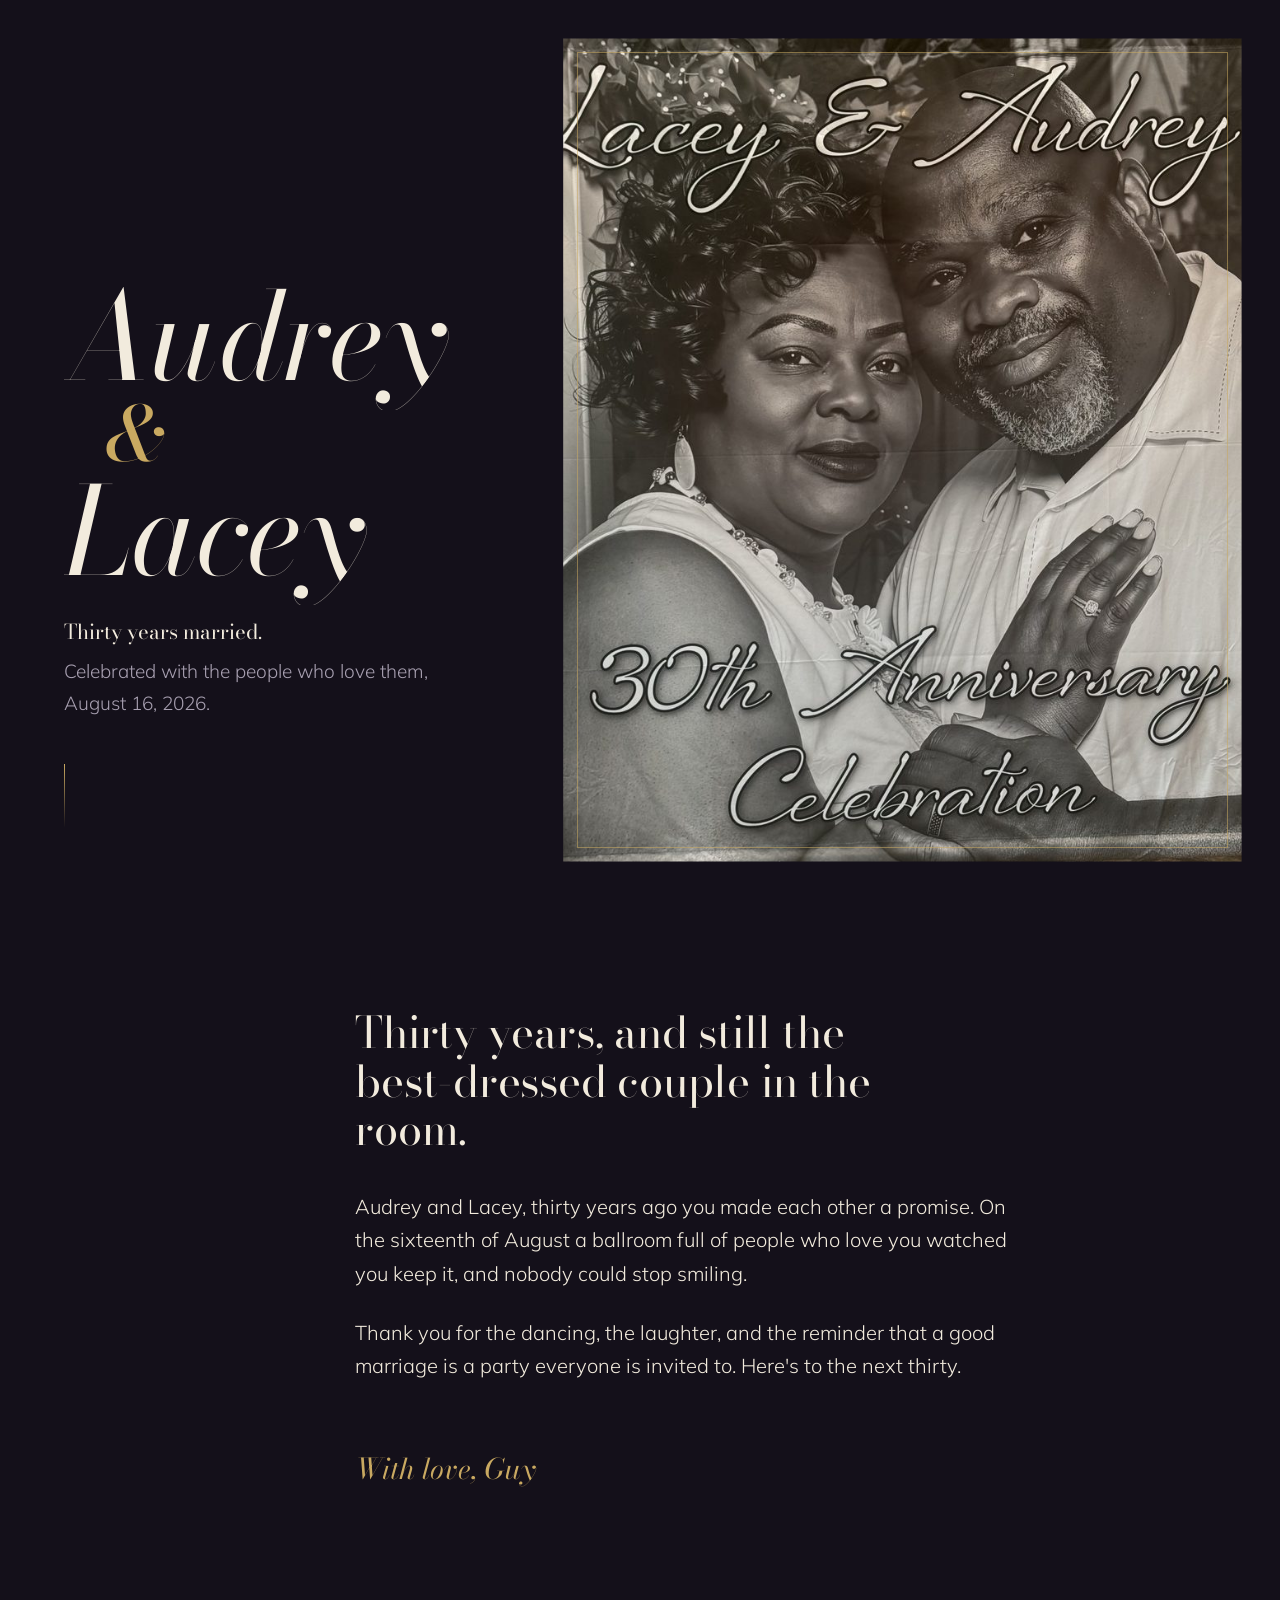
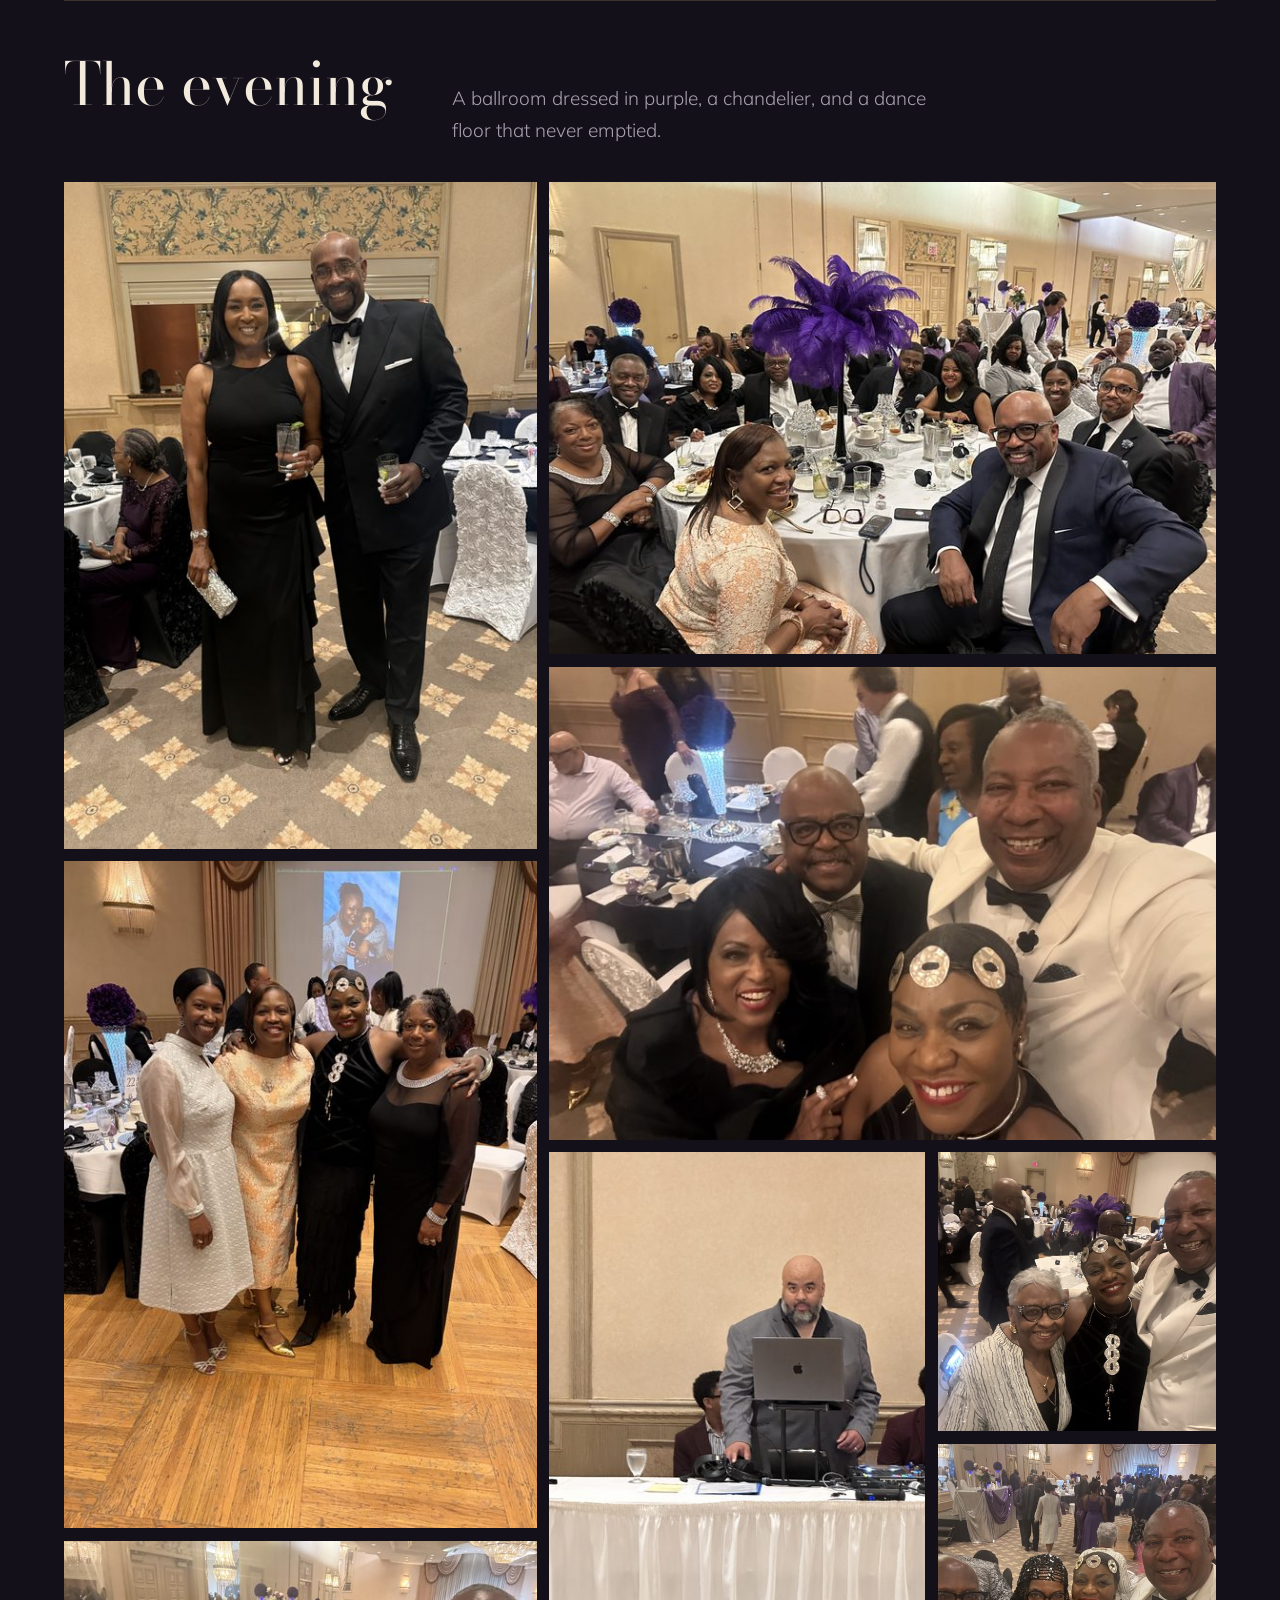
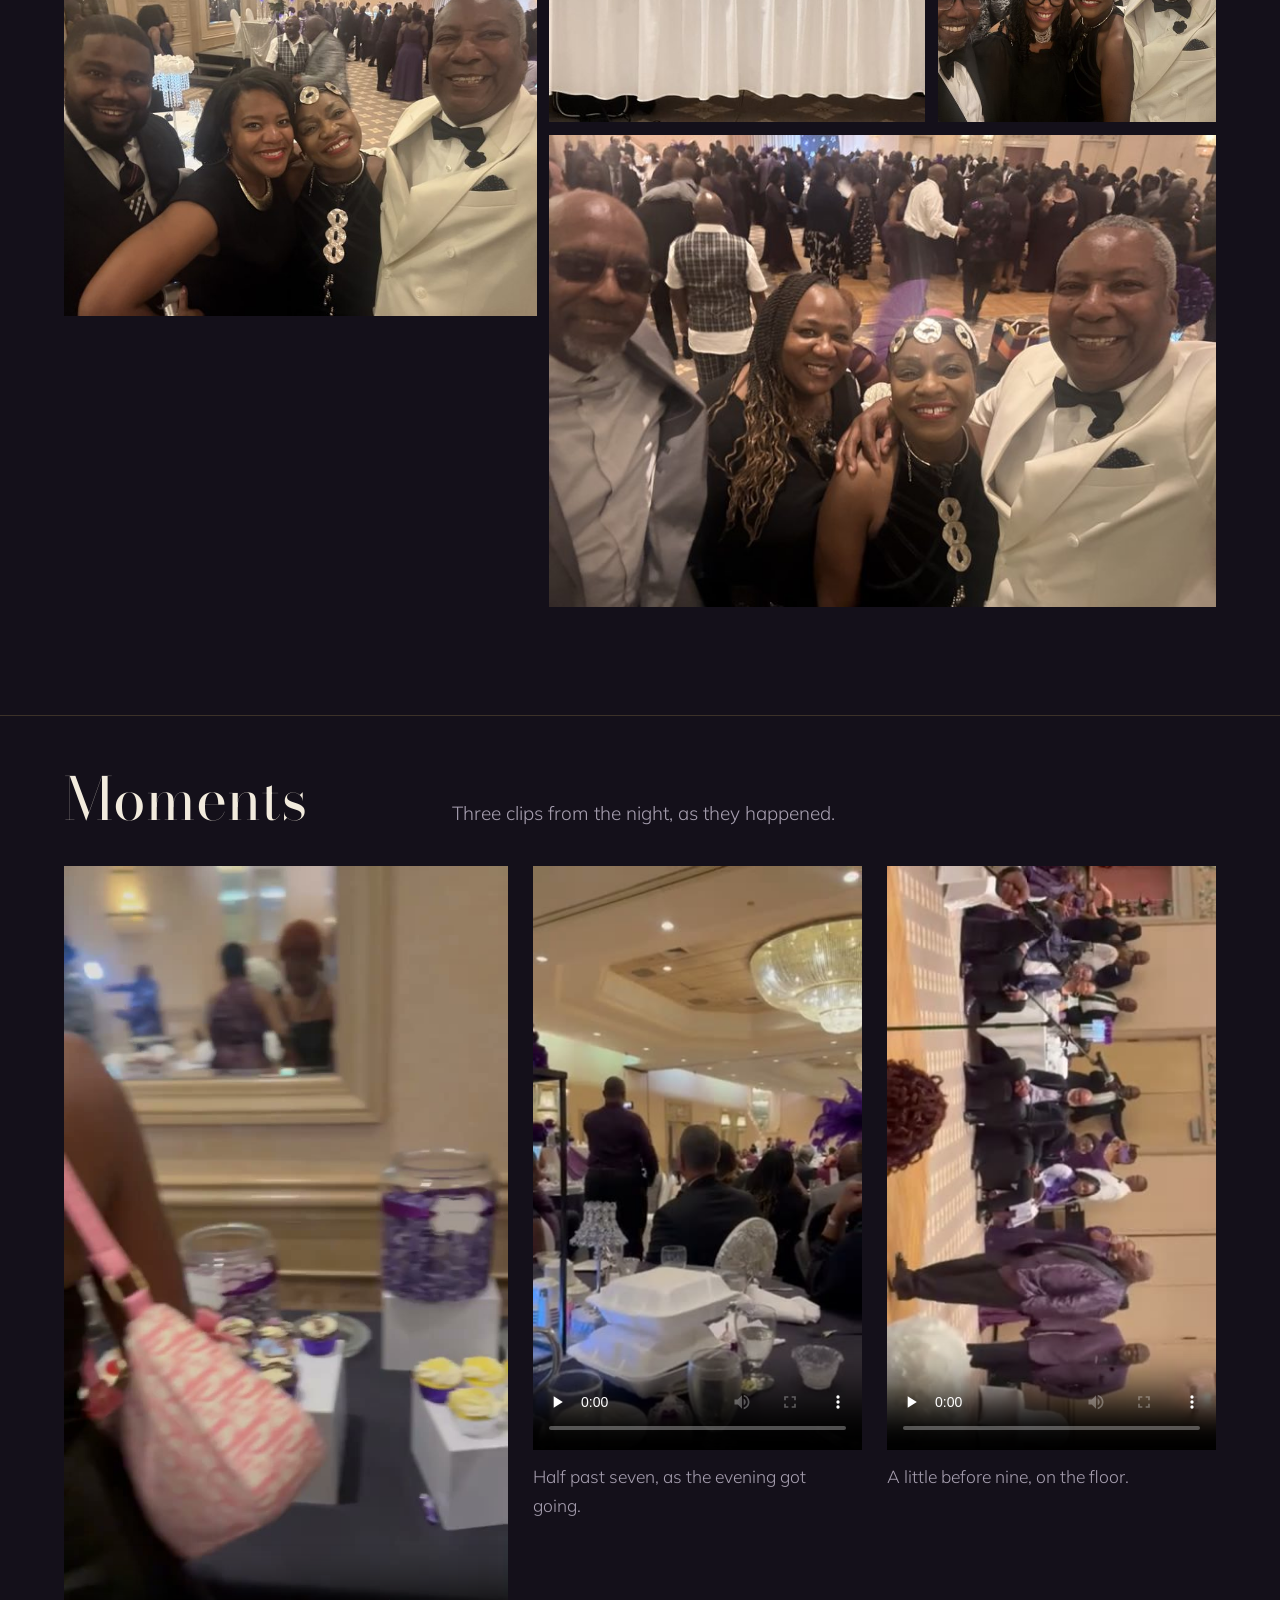
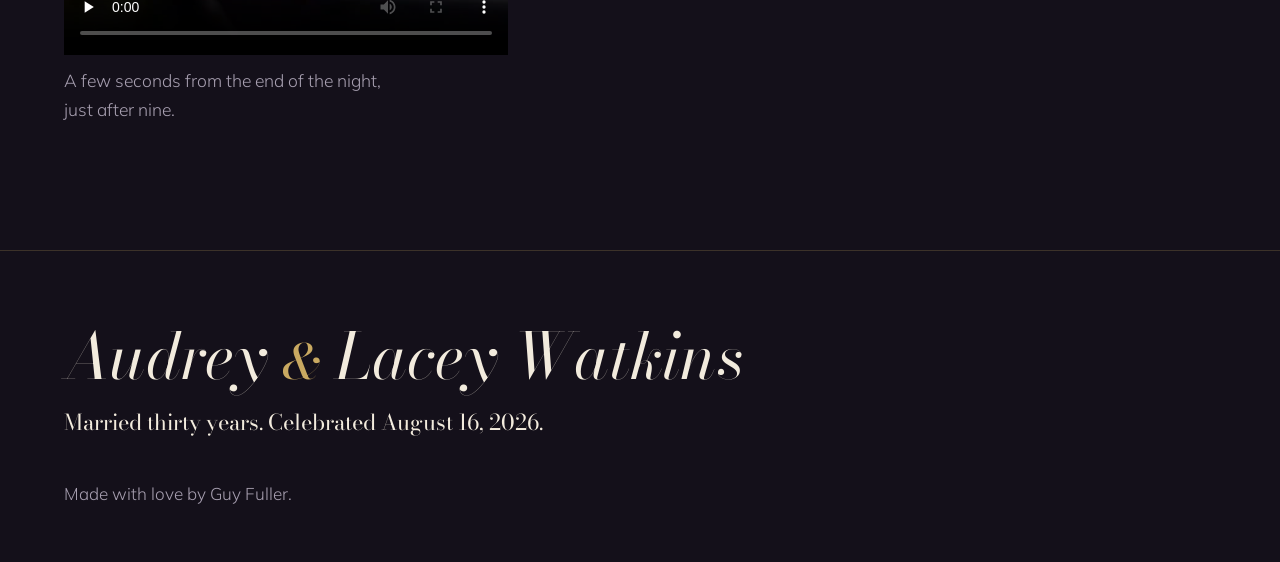
==== index.html @ 3d51ab13 "Audrey & Lacey at 30: anniversary keepsake site Static one-page site: banner portrait front door, no" ====
<!doctype html>
<html lang="en">
<head>
  <meta charset="utf-8">
  <meta name="viewport" content="width=device-width, initial-scale=1">
  <title>Audrey &amp; Lacey at 30</title>
  <meta name="description" content="Audrey and Lacey Watkins, married thirty years. Photos and moments from the celebration on August 16, 2026.">
  <meta property="og:title" content="Audrey &amp; Lacey at 30">
  <meta property="og:description" content="Thirty years married. Photos and moments from the celebration on August 16, 2026.">
  <meta property="og:image" content="https://audreyandlaceyat30.com/photos/og.jpg">
  <meta property="og:type" content="website">
  <meta name="theme-color" content="#14101A">
  <link rel="icon" href="data:image/svg+xml,%3Csvg xmlns='http://www.w3.org/2000/svg' viewBox='0 0 64 64'%3E%3Crect width='64' height='64' rx='12' fill='%2314101A'/%3E%3Ctext x='32' y='46' text-anchor='middle' font-family='Georgia,serif' font-style='italic' font-size='44' fill='%23C9A961'%3E%26amp;%3C/text%3E%3C/svg%3E">
  <link rel="preconnect" href="https://fonts.googleapis.com">
  <link rel="preconnect" href="https://fonts.gstatic.com" crossorigin>
  <link href="https://fonts.googleapis.com/css2?family=Bodoni+Moda:ital,opsz,wght@0,6..96,400;0,6..96,500;1,6..96,400;1,6..96,500&family=Mulish:ital,wght@0,300;0,400;0,500;1,300;1,400&display=swap" rel="stylesheet">
  <link rel="preload" as="image" href="photos/hero-small.jpg">
  <link rel="stylesheet" href="styles.css">
</head>
<body>

  <section class="door" aria-label="Audrey and Lacey, thirty years">
    <figure class="door-portrait">
      <img src="photos/hero.jpg" srcset="photos/hero-small.jpg 939w, photos/hero.jpg 1878w" sizes="(max-width: 860px) 100vw, 56vw" alt="Audrey and Lacey, cheek to cheek, on the banner printed for their thirtieth anniversary celebration" fetchpriority="high">
    </figure>
    <div class="door-words">
      <h1 class="names">
        <span class="name"><span>Audrey</span></span>
        <span class="amp"><span>&amp;</span></span>
        <span class="name"><span>Lacey</span></span>
      </h1>
      <p class="door-line"><span>Thirty years married.</span></p>
      <p class="door-date"><span>Celebrated with the people who love them, August 16, 2026.</span></p>
      <a class="door-cue" href="#note" aria-label="Scroll down"><span class="cue-line"></span></a>
    </div>
  </section>

  <section class="note" id="note">
    <div class="note-inner">
      <h2>Thirty years, and still the best-dressed couple in the room.</h2>
      <p>Audrey and Lacey, thirty years ago you made each other a promise. On the sixteenth of August a ballroom full of people who love you watched you keep it, and nobody could stop smiling.</p>
      <p>Thank you for the dancing, the laughter, and the reminder that a good marriage is a party everyone is invited to. Here's to the next thirty.</p>
      <p class="signoff">With love, Guy</p>
    </div>
  </section>

  <section class="evening" aria-labelledby="evening-title">
    <header class="section-head">
      <h2 id="evening-title">The evening</h2>
      <p>A ballroom dressed in purple, a chandelier, and a dance floor that never emptied.</p>
    </header>
    <div class="gallery">
      <button class="tile tall" type="button" data-full="photos/g01.jpg" data-alt="Audrey and Lacey in black evening wear, raising a toast on the ballroom floor">
        <img src="photos/g01-s.jpg" alt="Audrey and Lacey in black evening wear, raising a toast on the ballroom floor" loading="lazy">
      </button>
      <button class="tile wide" type="button" data-full="photos/g04.jpg" data-alt="A table of guests beneath a tall purple ostrich-feather centerpiece">
        <img src="photos/g04-s.jpg" alt="A table of guests beneath a tall purple ostrich-feather centerpiece" loading="lazy">
      </button>
      <button class="tile wide" type="button" data-full="photos/g05.jpg" data-alt="Four friends leaning in for a photo, the ballroom behind them">
        <img src="photos/g05-s.jpg" alt="Four friends leaning in for a photo, the ballroom behind them" loading="lazy">
      </button>
      <button class="tile tall" type="button" data-full="photos/g02.jpg" data-alt="Four women in evening dresses in front of the anniversary banner">
        <img src="photos/g02-s.jpg" alt="Four women in evening dresses in front of the anniversary banner" loading="lazy">
      </button>
      <button class="tile portrait" type="button" data-full="photos/g03.jpg" data-alt="The DJ at his laptop, ready to start the music">
        <img src="photos/g03-s.jpg" alt="The DJ at his laptop, ready to start the music" loading="lazy">
      </button>
      <button class="tile square" type="button" data-full="photos/g06.jpg" data-alt="Three guests smiling together near the dance floor">
        <img src="photos/g06-s.jpg" alt="Three guests smiling together near the dance floor" loading="lazy">
      </button>
      <button class="tile square" type="button" data-full="photos/g07.jpg" data-alt="Four guests together, the party in full swing behind them">
        <img src="photos/g07-s.jpg" alt="Four guests together, the party in full swing behind them" loading="lazy">
      </button>
      <button class="tile mid" type="button" data-full="photos/g08.jpg" data-alt="Four friends in front of the crowded dance floor">
        <img src="photos/g08-s.jpg" alt="Four friends in front of the crowded dance floor" loading="lazy">
      </button>
      <button class="tile wide" type="button" data-full="photos/g09.jpg" data-alt="Four guests laughing, the dance floor packed behind them">
        <img src="photos/g09-s.jpg" alt="Four guests laughing, the dance floor packed behind them" loading="lazy">
      </button>
    </div>
  </section>

  <section class="moments" aria-labelledby="moments-title">
    <header class="section-head">
      <h2 id="moments-title">Moments</h2>
      <p>Three clips from the night, as they happened.</p>
    </header>
    <div class="clips">
      <figure class="clip lead">
        <video controls playsinline preload="none" poster="media/IMG_4096-poster.jpg">
          <source src="media/IMG_4096.mp4" type="video/mp4">
        </video>
        <figcaption>A few seconds from the end of the night, just after nine.</figcaption>
      </figure>
      <figure class="clip">
        <video controls playsinline preload="none" poster="media/IMG_4087-poster.jpg">
          <source src="media/IMG_4087.mp4" type="video/mp4">
        </video>
        <figcaption>Half past seven, as the evening got going.</figcaption>
      </figure>
      <figure class="clip">
        <video controls playsinline preload="none" poster="media/IMG_0732-poster.jpg">
          <source src="media/IMG_0732.mp4" type="video/mp4">
        </video>
        <figcaption>A little before nine, on the floor.</figcaption>
      </figure>
    </div>
  </section>

  <footer class="close">
    <p class="close-names">Audrey <span class="amp-small">&amp;</span> Lacey Watkins</p>
    <p class="close-line">Married thirty years. Celebrated August 16, 2026.</p>
    <p class="close-credit">Made with love by Guy Fuller.</p>
  </footer>

  <dialog class="lightbox" id="lightbox" aria-label="Photo viewer">
    <button class="lb-close" type="button" aria-label="Close">×</button>
    <button class="lb-prev" type="button" aria-label="Previous photo">‹</button>
    <img class="lb-img" src="" alt="">
    <button class="lb-next" type="button" aria-label="Next photo">›</button>
    <p class="lb-count" aria-live="polite"></p>
  </dialog>

  <script src="script.js" defer></script>
</body>
</html>
---- styles.css ----
/* Audrey & Lacey at 30
   Palette from the room itself: plum-black, ivory, chandelier gold, feather purple. */

:root {
  --ink: #14101A;
  --ink-2: #1B1523;
  --ivory: #F2EBDD;
  --ash: #A79FB0;
  --gold: #C9A961;
  --plum: #5B3A8C;

  --display: "Bodoni Moda", "Didot", "Bodoni 72", Georgia, serif;
  --body: "Mulish", "Avenir Next", "Helvetica Neue", Arial, sans-serif;

  --pad: clamp(20px, 5vw, 72px);
  --gap: clamp(8px, 1vw, 14px);
  --maxw: 1440px;
  --u: calc((min(100vw, var(--maxw)) - 2 * var(--pad) - 11 * var(--gap)) / 12);
}

* { box-sizing: border-box; }

html { scroll-behavior: smooth; }

body {
  margin: 0;
  background: var(--ink);
  color: var(--ivory);
  font-family: var(--body);
  font-weight: 300;
  font-size: clamp(16px, 1.05vw + 12px, 19px);
  line-height: 1.65;
  -webkit-font-smoothing: antialiased;
}

img, video { display: block; max-width: 100%; }

h1, h2, p { margin: 0; }

a { color: inherit; }

:focus-visible { outline: 2px solid var(--gold); outline-offset: 4px; }

/* ---------- Front door ---------- */

.door {
  min-height: 100svh;
  display: grid;
  grid-template-columns: 44% 56%;
  grid-template-areas: "words portrait";
  max-width: var(--maxw);
  margin: 0 auto;
}

.door-portrait {
  grid-area: portrait;
  margin: 0;
  position: relative;
  padding: clamp(16px, 3vw, 44px) clamp(16px, 3vw, 44px) clamp(16px, 3vw, 44px) 0;
  align-self: stretch;
}

.door-portrait img {
  width: 100%;
  height: 100%;
  max-height: calc(100svh - 2 * clamp(16px, 3vw, 44px));
  object-fit: cover;
  object-position: 50% 30%;
  clip-path: inset(0 0 0 0);
}

/* a thin gold mount, offset like a print set in a frame */
.door-portrait::after {
  content: "";
  position: absolute;
  inset: calc(clamp(16px, 3vw, 44px) + 14px) calc(clamp(16px, 3vw, 44px) + 14px) calc(clamp(16px, 3vw, 44px) + 14px) 14px;
  border: 1px solid var(--gold);
  opacity: .55;
  pointer-events: none;
}

.door-words {
  grid-area: words;
  display: flex;
  flex-direction: column;
  justify-content: flex-end;
  padding: var(--pad);
  padding-bottom: clamp(40px, 8vh, 96px);
}

.names {
  font-family: var(--display);
  font-weight: 400;
  font-style: italic;
  font-size: clamp(64px, 9.5vw, 156px);
  line-height: .92;
  letter-spacing: -.01em;
  display: flex;
  flex-direction: column;
}

.names .name { display: block; overflow: hidden; padding-bottom: .14em; margin-bottom: -.14em; }
.names .name > span { display: block; }

.names .amp {
  display: block;
  overflow: hidden;
  color: var(--gold);
  font-size: .62em;
  line-height: 1.1;
  padding-left: .55em;
}
.names .amp > span { display: block; }

.door-line {
  margin-top: clamp(22px, 3vh, 40px);
  font-family: var(--display);
  font-style: normal;
  font-size: clamp(20px, 1.6vw, 26px);
  color: var(--ivory);
  overflow: hidden;
}
.door-line { padding-bottom: .2em; margin-bottom: -.2em; }
.door-line > span { display: block; }

.door-date {
  margin-top: 8px;
  color: var(--ash);
  max-width: 34ch;
  overflow: hidden;
}
.door-date { padding-bottom: .25em; margin-bottom: -.25em; }
.door-date > span { display: block; }

.door-cue {
  margin-top: clamp(28px, 5vh, 60px);
  display: inline-block;
  width: 24px;
  height: 64px;
  position: relative;
}
.cue-line {
  position: absolute;
  left: 0;
  top: 0;
  width: 1px;
  height: 100%;
  background: linear-gradient(var(--gold), transparent);
  transform-origin: top;
}

/* ---------- Note ---------- */

.note {
  max-width: var(--maxw);
  margin: 0 auto;
  padding: clamp(72px, 12vh, 160px) var(--pad);
  display: grid;
  grid-template-columns: repeat(12, 1fr);
  column-gap: var(--gap);
}

.note-inner {
  grid-column: 4 / 11;
}

.note h2 {
  font-family: var(--display);
  font-weight: 400;
  font-size: clamp(30px, 3.4vw, 54px);
  line-height: 1.12;
  letter-spacing: -.005em;
  max-width: 20ch;
  margin-bottom: clamp(28px, 4vh, 48px);
}

.note p {
  max-width: 58ch;
  font-size: 1.06em;
}
.note p + p { margin-top: 1.3em; }

.note .signoff {
  margin-top: 2.2em;
  font-family: var(--display);
  font-style: italic;
  font-size: 1.5em;
  color: var(--gold);
}

/* ---------- Section heads ---------- */

.section-head {
  max-width: var(--maxw);
  margin: 0 auto;
  padding: 0 var(--pad) clamp(28px, 4vh, 48px);
  display: grid;
  grid-template-columns: repeat(12, 1fr);
  column-gap: var(--gap);
  align-items: baseline;
}

.section-head h2 {
  grid-column: 1 / 5;
  font-family: var(--display);
  font-weight: 400;
  font-size: clamp(38px, 4.6vw, 72px);
  line-height: 1;
}

.section-head p {
  grid-column: 5 / 11;
  color: var(--ash);
  max-width: 44ch;
}

/* ---------- Gallery ---------- */

.evening {
  padding-top: clamp(40px, 6vh, 80px);
  border-top: 1px solid rgba(201, 169, 97, .22);
  margin: 0 var(--pad);
}

.evening .section-head { padding-left: 0; padding-right: 0; }

.gallery {
  max-width: calc(var(--maxw) - 2 * var(--pad));
  margin: 0 auto;
  display: grid;
  grid-template-columns: repeat(12, 1fr);
  grid-auto-rows: var(--u);
  grid-auto-flow: dense;
  gap: var(--gap);
}

.tile {
  margin: 0;
  padding: 0;
  border: 0;
  background: var(--ink-2);
  cursor: zoom-in;
  overflow: hidden;
  display: block;
}

.tile img {
  width: 100%;
  height: 100%;
  object-fit: cover;
  transition: transform .9s cubic-bezier(.2, .7, .2, 1);
}

.tile:hover img { transform: scale(1.025); }

.tile.tall     { grid-column: span 5; grid-row: span 7; }
.tile.wide     { grid-column: span 7; grid-row: span 5; }
.tile.portrait { grid-column: span 4; grid-row: span 6; }
.tile.square   { grid-column: span 3; grid-row: span 3; }
.tile.mid      { grid-column: span 5; grid-row: span 4; }

/* ---------- Moments ---------- */

.moments {
  max-width: var(--maxw);
  margin: clamp(72px, 12vh, 160px) auto 0;
  padding: clamp(40px, 6vh, 80px) var(--pad) 0;
  border-top: 1px solid rgba(201, 169, 97, .22);
}

.moments .section-head { padding-left: 0; padding-right: 0; }

.clips {
  display: grid;
  grid-template-columns: 1.35fr 1fr 1fr;
  gap: clamp(16px, 2vw, 32px);
  align-items: start;
}

.clip { margin: 0; }

.clip video {
  width: 100%;
  aspect-ratio: 9 / 16;
  background: var(--ink-2);
  object-fit: cover;
}

.clip figcaption {
  margin-top: 12px;
  color: var(--ash);
  font-size: .92em;
  max-width: 32ch;
}

/* ---------- Close ---------- */

.close {
  max-width: var(--maxw);
  margin: clamp(80px, 14vh, 180px) auto 0;
  padding: clamp(48px, 8vh, 96px) var(--pad) clamp(40px, 6vh, 72px);
  border-top: 1px solid rgba(201, 169, 97, .22);
}

.close-names {
  font-family: var(--display);
  font-style: italic;
  font-size: clamp(34px, 5vw, 76px);
  line-height: 1.05;
}
.amp-small { color: var(--gold); font-size: .75em; }

.close-line { margin-top: 14px; font-family: var(--display); font-size: 1.15em; }

.close-credit { margin-top: 40px; color: var(--ash); font-size: .9em; }

/* ---------- Lightbox ---------- */

.lightbox {
  border: 0;
  padding: 0;
  margin: 0;
  width: 100vw;
  height: 100svh;
  max-width: none;
  max-height: none;
  background: rgba(20, 16, 26, .96);
  color: var(--ivory);
}
.lightbox::backdrop { background: transparent; }

.lb-img {
  position: absolute;
  inset: 0;
  margin: auto;
  max-width: min(94vw, 1500px);
  max-height: 88svh;
  width: auto;
  height: auto;
  object-fit: contain;
}

.lb-close, .lb-prev, .lb-next {
  position: absolute;
  background: transparent;
  border: 0;
  color: var(--ivory);
  font-family: var(--display);
  font-size: 44px;
  line-height: 1;
  cursor: pointer;
  padding: 12px 18px;
  opacity: .8;
}
.lb-close:hover, .lb-prev:hover, .lb-next:hover { opacity: 1; }
.lb-close { top: 10px; right: 14px; }
.lb-prev  { left: 8px;  top: 50%; transform: translateY(-50%); font-size: 64px; }
.lb-next  { right: 8px; top: 50%; transform: translateY(-50%); font-size: 64px; }

.lb-count {
  position: absolute;
  left: 50%;
  bottom: 18px;
  transform: translateX(-50%);
  color: var(--ash);
  font-size: .9em;
}

/* ---------- The one page-load sequence ---------- */

@media (prefers-reduced-motion: no-preference) {
  .door-portrait img { animation: reveal 1.4s cubic-bezier(.7, 0, .2, 1) both; }
  .names .name > span,
  .names .amp > span,
  .door-line > span,
  .door-date > span { animation: rise 1.1s cubic-bezier(.2, .8, .2, 1) both; }
  .names .name:nth-child(1) > span { animation-delay: .35s; }
  .names .amp > span               { animation-delay: .5s; }
  .names .name:nth-child(3) > span { animation-delay: .6s; }
  .door-line > span                { animation-delay: .95s; }
  .door-date > span                { animation-delay: 1.05s; }
  .cue-line { animation: grow 1s cubic-bezier(.2, .8, .2, 1) 1.5s both; }
}

@keyframes reveal {
  from { clip-path: inset(100% 0 0 0); }
  to   { clip-path: inset(0 0 0 0); }
}
@keyframes rise {
  from { transform: translateY(110%); }
  to   { transform: translateY(0); }
}
@keyframes grow {
  from { transform: scaleY(0); }
  to   { transform: scaleY(1); }
}

/* ---------- Narrow screens ---------- */

@media (max-width: 860px) {
  .door {
    grid-template-columns: 1fr;
    grid-template-areas: "portrait" "words";
    min-height: 0;
  }
  .door-portrait { padding: 0; }
  .door-portrait img { height: min(78svh, 160vw); max-height: none; }
  .door-portrait::after { inset: 14px; }
  .door-words { padding-top: clamp(28px, 6vh, 48px); padding-bottom: clamp(40px, 8vh, 72px); }
  .names { font-size: clamp(60px, 18vw, 112px); }

  .note-inner { grid-column: 1 / 13; }

  .section-head { display: block; }
  .section-head p { margin-top: 14px; }

  .gallery {
    grid-template-columns: 1fr 1fr;
    grid-auto-rows: auto;
    grid-auto-flow: dense;
  }
  .tile { grid-row: auto !important; }
  .tile.tall     { grid-column: span 1; aspect-ratio: 3 / 4; }
  .tile.portrait { grid-column: span 2; aspect-ratio: 4 / 5; }
  .tile.square   { grid-column: span 1; aspect-ratio: 1; }
  .tile.wide, .tile.mid { grid-column: span 2; aspect-ratio: 4 / 3; }

  .clips { grid-template-columns: 1fr; }
  .clip.lead { grid-column: 1; }
  .clip video { max-height: 80svh; aspect-ratio: 9 / 16; }

  .lb-prev, .lb-next { font-size: 48px; padding: 20px 10px; }
}
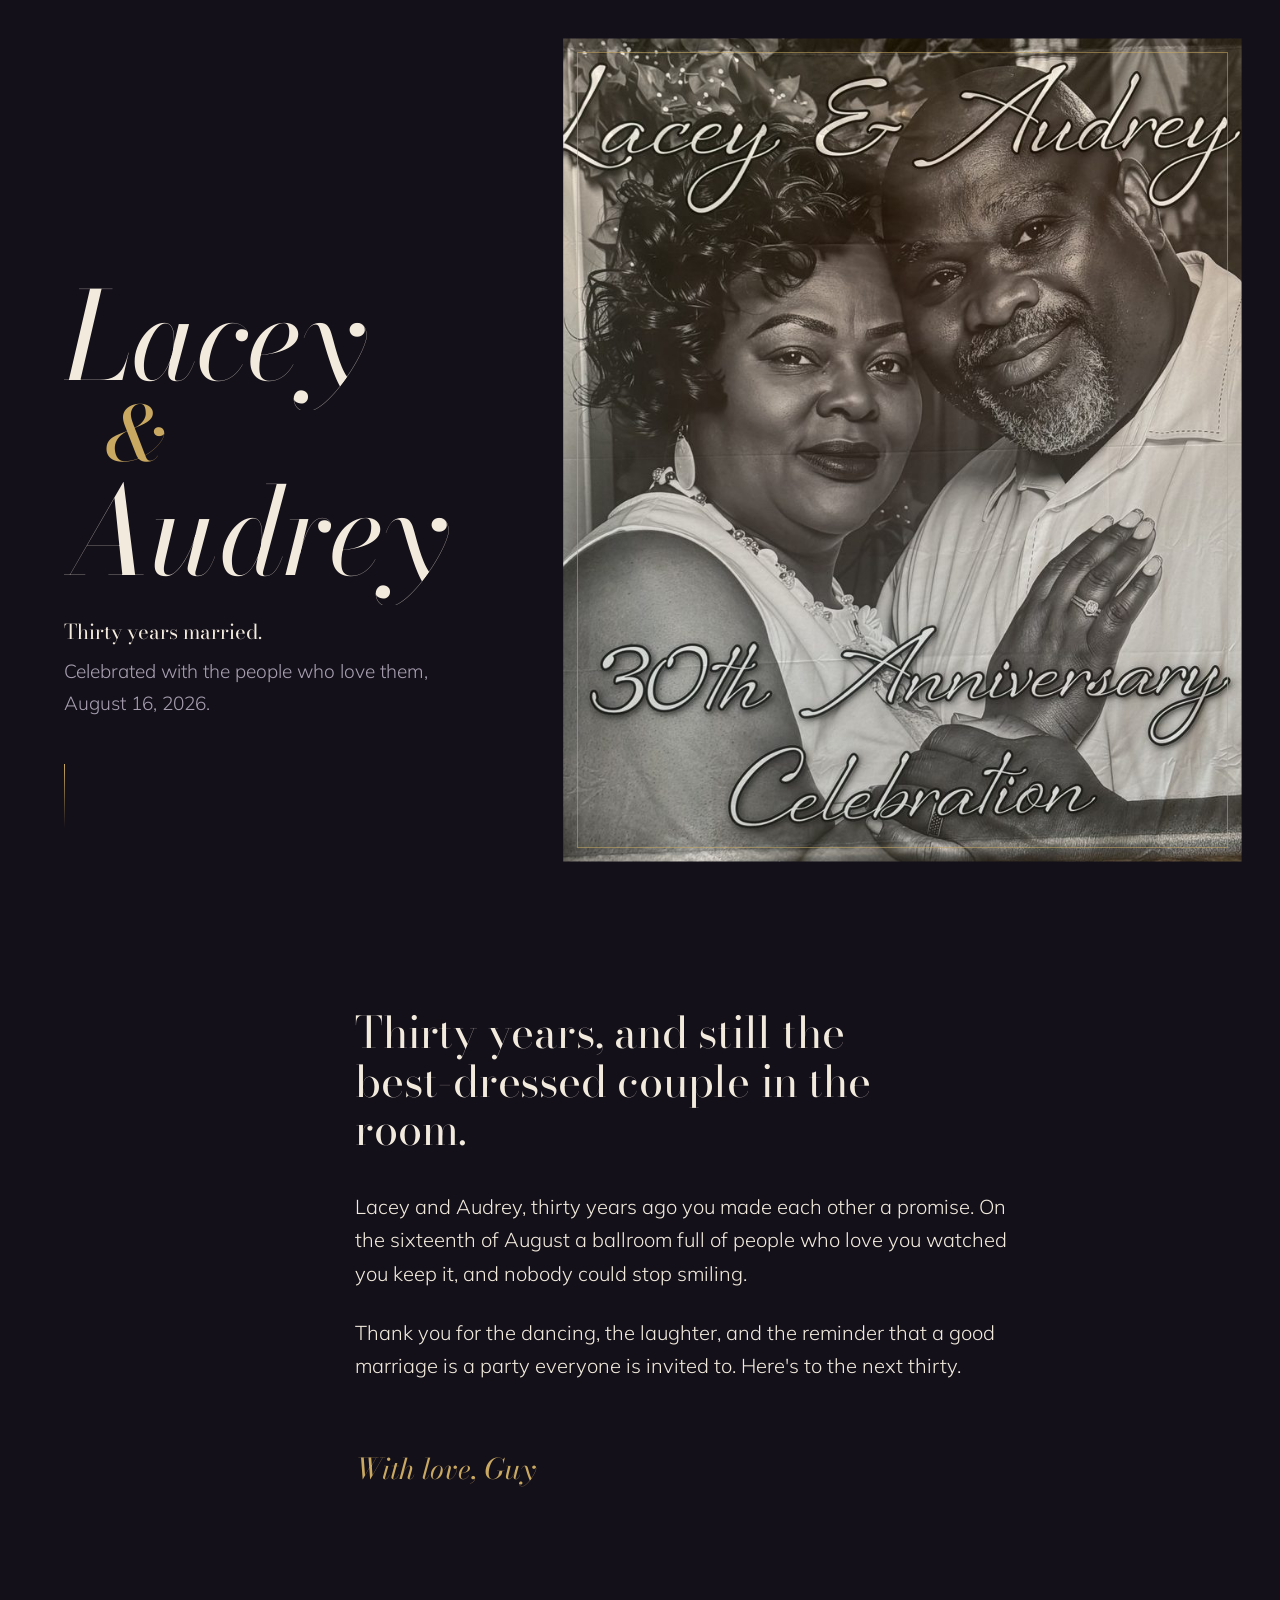
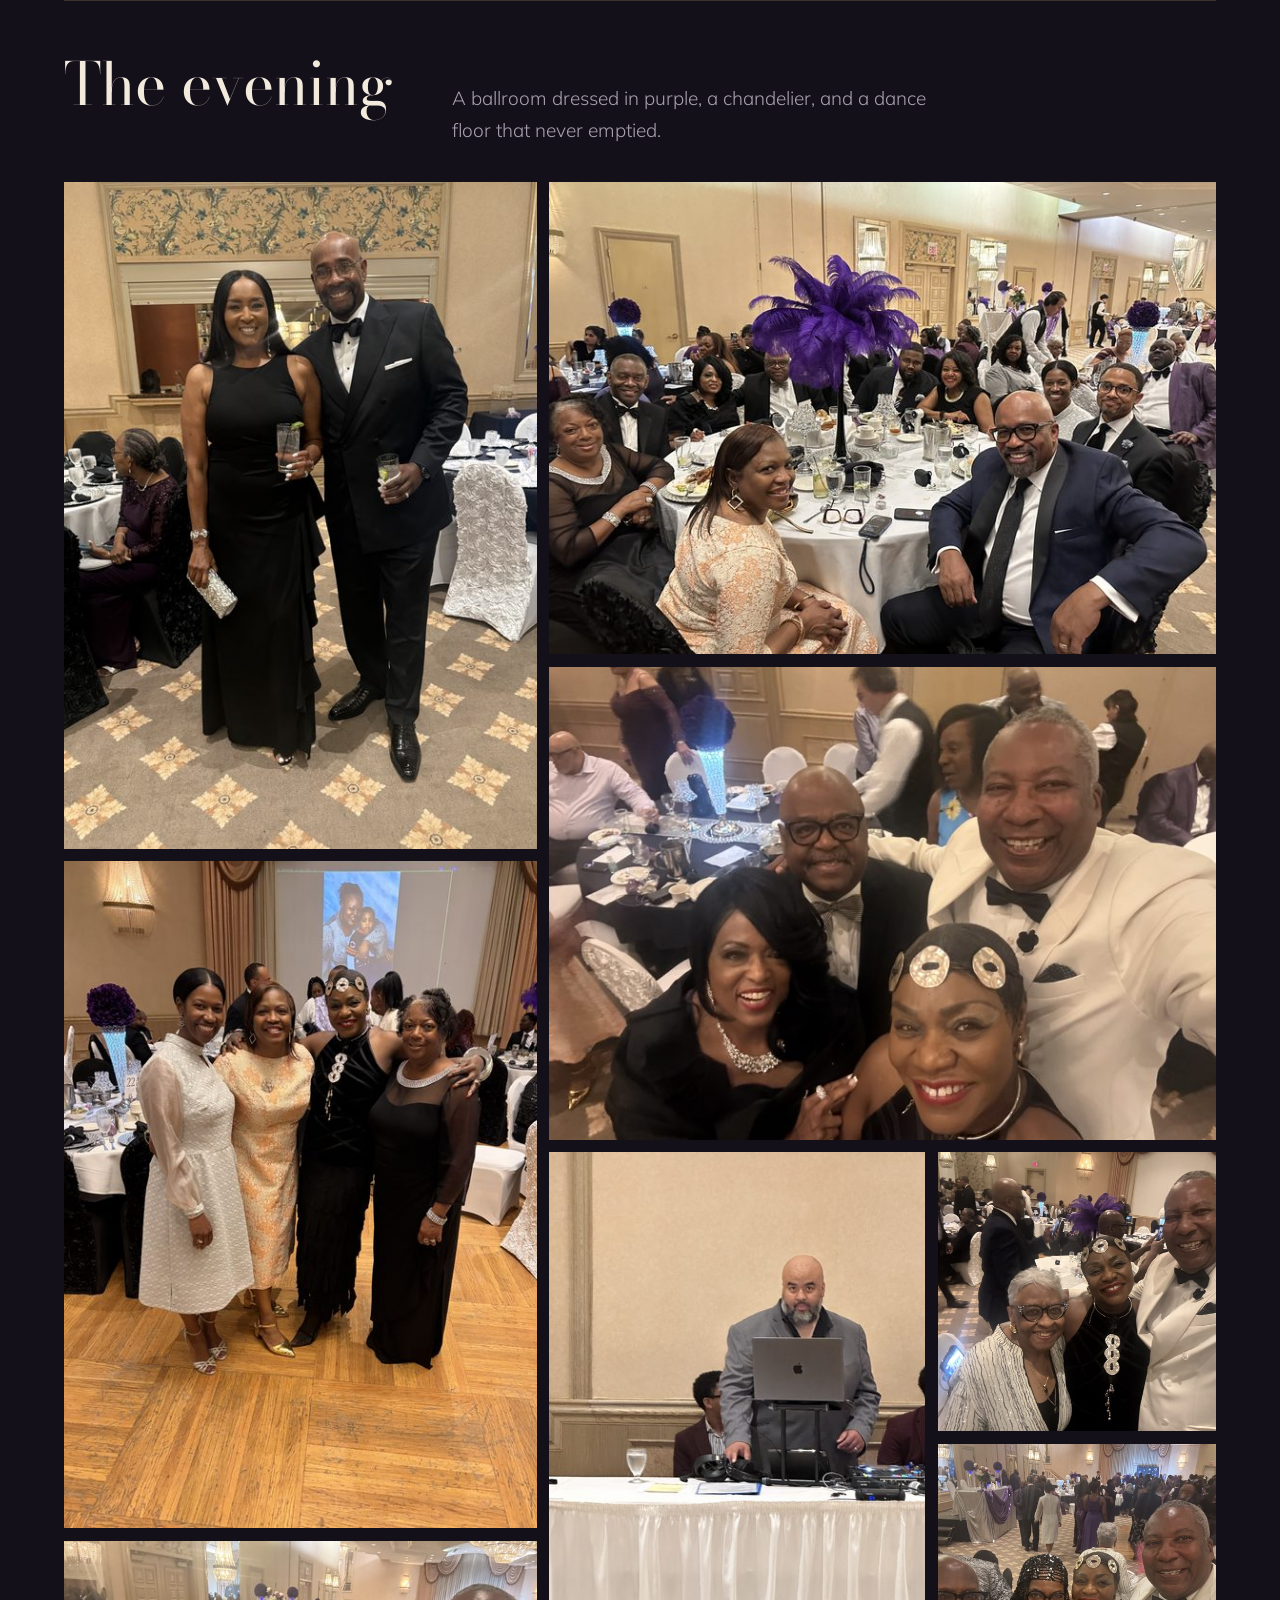
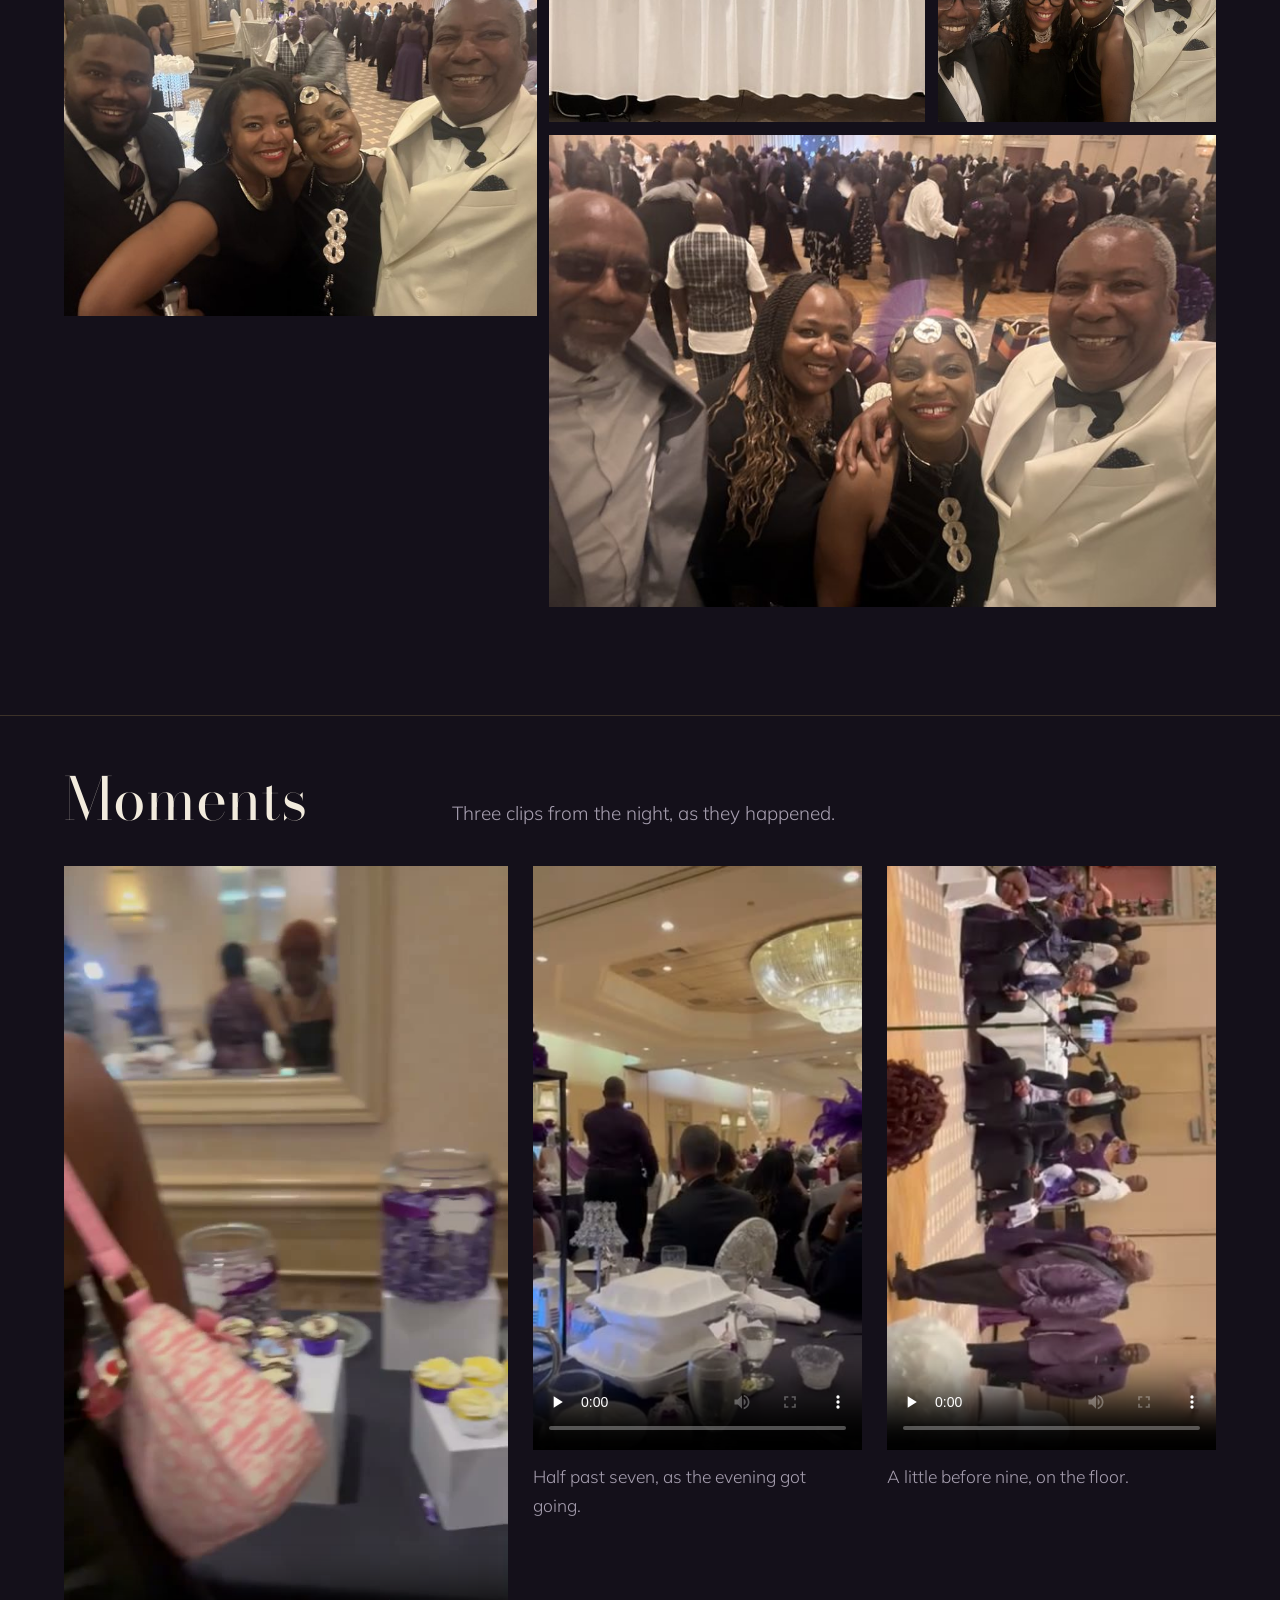
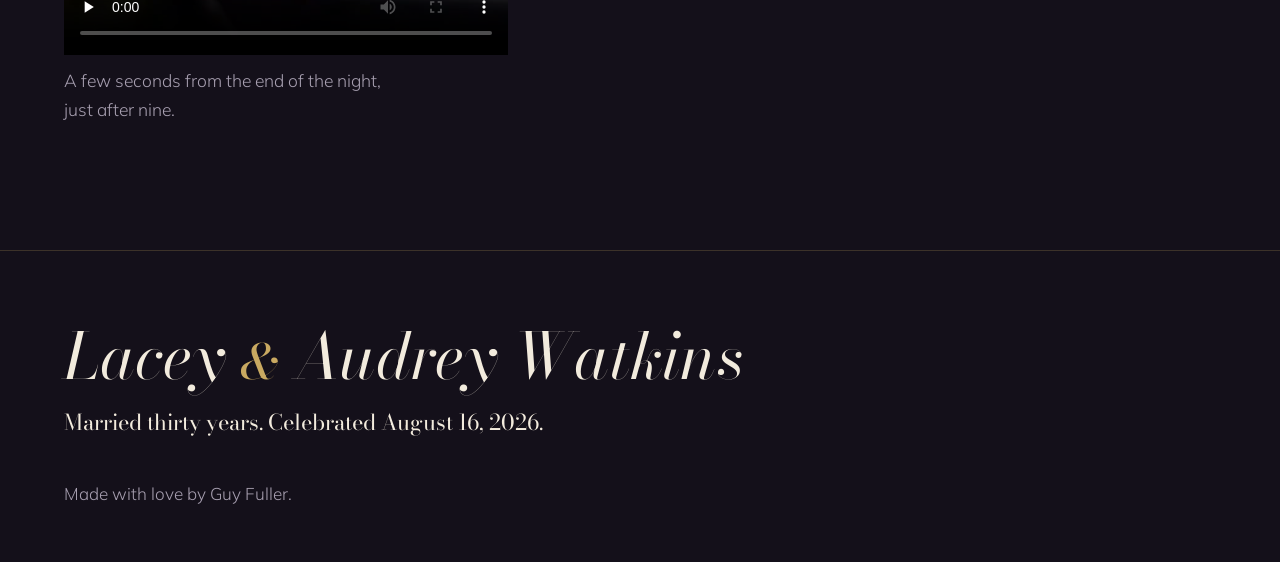
==== commit 65a72b71: "Rename to Lacey & Audrey; domain is laceyandaudreyat30.com Co-Authored-By: Claude Fable 5.1 <noreply" ====
--- a/index.html
+++ b/index.html
@@ -3,11 +3,11 @@
 <head>
   <meta charset="utf-8">
   <meta name="viewport" content="width=device-width, initial-scale=1">
-  <title>Audrey &amp; Lacey at 30</title>
-  <meta name="description" content="Audrey and Lacey Watkins, married thirty years. Photos and moments from the celebration on August 16, 2026.">
-  <meta property="og:title" content="Audrey &amp; Lacey at 30">
+  <title>Lacey &amp; Audrey at 30</title>
+  <meta name="description" content="Lacey and Audrey Watkins, married thirty years. Photos and moments from the celebration on August 16, 2026.">
+  <meta property="og:title" content="Lacey &amp; Audrey at 30">
   <meta property="og:description" content="Thirty years married. Photos and moments from the celebration on August 16, 2026.">
-  <meta property="og:image" content="https://audreyandlaceyat30.com/photos/og.jpg">
+  <meta property="og:image" content="https://laceyandaudreyat30.com/photos/og.jpg">
   <meta property="og:type" content="website">
   <meta name="theme-color" content="#14101A">
   <link rel="icon" href="data:image/svg+xml,%3Csvg xmlns='http://www.w3.org/2000/svg' viewBox='0 0 64 64'%3E%3Crect width='64' height='64' rx='12' fill='%2314101A'/%3E%3Ctext x='32' y='46' text-anchor='middle' font-family='Georgia,serif' font-style='italic' font-size='44' fill='%23C9A961'%3E%26amp;%3C/text%3E%3C/svg%3E">
@@ -19,15 +19,15 @@
 </head>
 <body>
 
-  <section class="door" aria-label="Audrey and Lacey, thirty years">
+  <section class="door" aria-label="Lacey and Audrey, thirty years">
     <figure class="door-portrait">
-      <img src="photos/hero.jpg" srcset="photos/hero-small.jpg 939w, photos/hero.jpg 1878w" sizes="(max-width: 860px) 100vw, 56vw" alt="Audrey and Lacey, cheek to cheek, on the banner printed for their thirtieth anniversary celebration" fetchpriority="high">
+      <img src="photos/hero.jpg" srcset="photos/hero-small.jpg 939w, photos/hero.jpg 1878w" sizes="(max-width: 860px) 100vw, 56vw" alt="Lacey and Audrey, cheek to cheek, on the banner printed for their thirtieth anniversary celebration" fetchpriority="high">
     </figure>
     <div class="door-words">
       <h1 class="names">
+        <span class="name"><span>Lacey</span></span>
+        <span class="amp"><span>&amp;</span></span>
         <span class="name"><span>Audrey</span></span>
-        <span class="amp"><span>&amp;</span></span>
-        <span class="name"><span>Lacey</span></span>
       </h1>
       <p class="door-line"><span>Thirty years married.</span></p>
       <p class="door-date"><span>Celebrated with the people who love them, August 16, 2026.</span></p>
@@ -38,7 +38,7 @@
   <section class="note" id="note">
     <div class="note-inner">
       <h2>Thirty years, and still the best-dressed couple in the room.</h2>
-      <p>Audrey and Lacey, thirty years ago you made each other a promise. On the sixteenth of August a ballroom full of people who love you watched you keep it, and nobody could stop smiling.</p>
+      <p>Lacey and Audrey, thirty years ago you made each other a promise. On the sixteenth of August a ballroom full of people who love you watched you keep it, and nobody could stop smiling.</p>
       <p>Thank you for the dancing, the laughter, and the reminder that a good marriage is a party everyone is invited to. Here's to the next thirty.</p>
       <p class="signoff">With love, Guy</p>
     </div>
@@ -50,8 +50,8 @@
       <p>A ballroom dressed in purple, a chandelier, and a dance floor that never emptied.</p>
     </header>
     <div class="gallery">
-      <button class="tile tall" type="button" data-full="photos/g01.jpg" data-alt="Audrey and Lacey in black evening wear, raising a toast on the ballroom floor">
-        <img src="photos/g01-s.jpg" alt="Audrey and Lacey in black evening wear, raising a toast on the ballroom floor" loading="lazy">
+      <button class="tile tall" type="button" data-full="photos/g01.jpg" data-alt="Lacey and Audrey in black evening wear, raising a toast on the ballroom floor">
+        <img src="photos/g01-s.jpg" alt="Lacey and Audrey in black evening wear, raising a toast on the ballroom floor" loading="lazy">
       </button>
       <button class="tile wide" type="button" data-full="photos/g04.jpg" data-alt="A table of guests beneath a tall purple ostrich-feather centerpiece">
         <img src="photos/g04-s.jpg" alt="A table of guests beneath a tall purple ostrich-feather centerpiece" loading="lazy">
@@ -108,7 +108,7 @@
   </section>
 
   <footer class="close">
-    <p class="close-names">Audrey <span class="amp-small">&amp;</span> Lacey Watkins</p>
+    <p class="close-names">Lacey <span class="amp-small">&amp;</span> Audrey Watkins</p>
     <p class="close-line">Married thirty years. Celebrated August 16, 2026.</p>
     <p class="close-credit">Made with love by Guy Fuller.</p>
   </footer>
--- a/styles.css
+++ b/styles.css
@@ -1,4 +1,4 @@
-/* Audrey & Lacey at 30
+/* Lacey & Audrey at 30
    Palette from the room itself: plum-black, ivory, chandelier gold, feather purple. */
 
 :root {
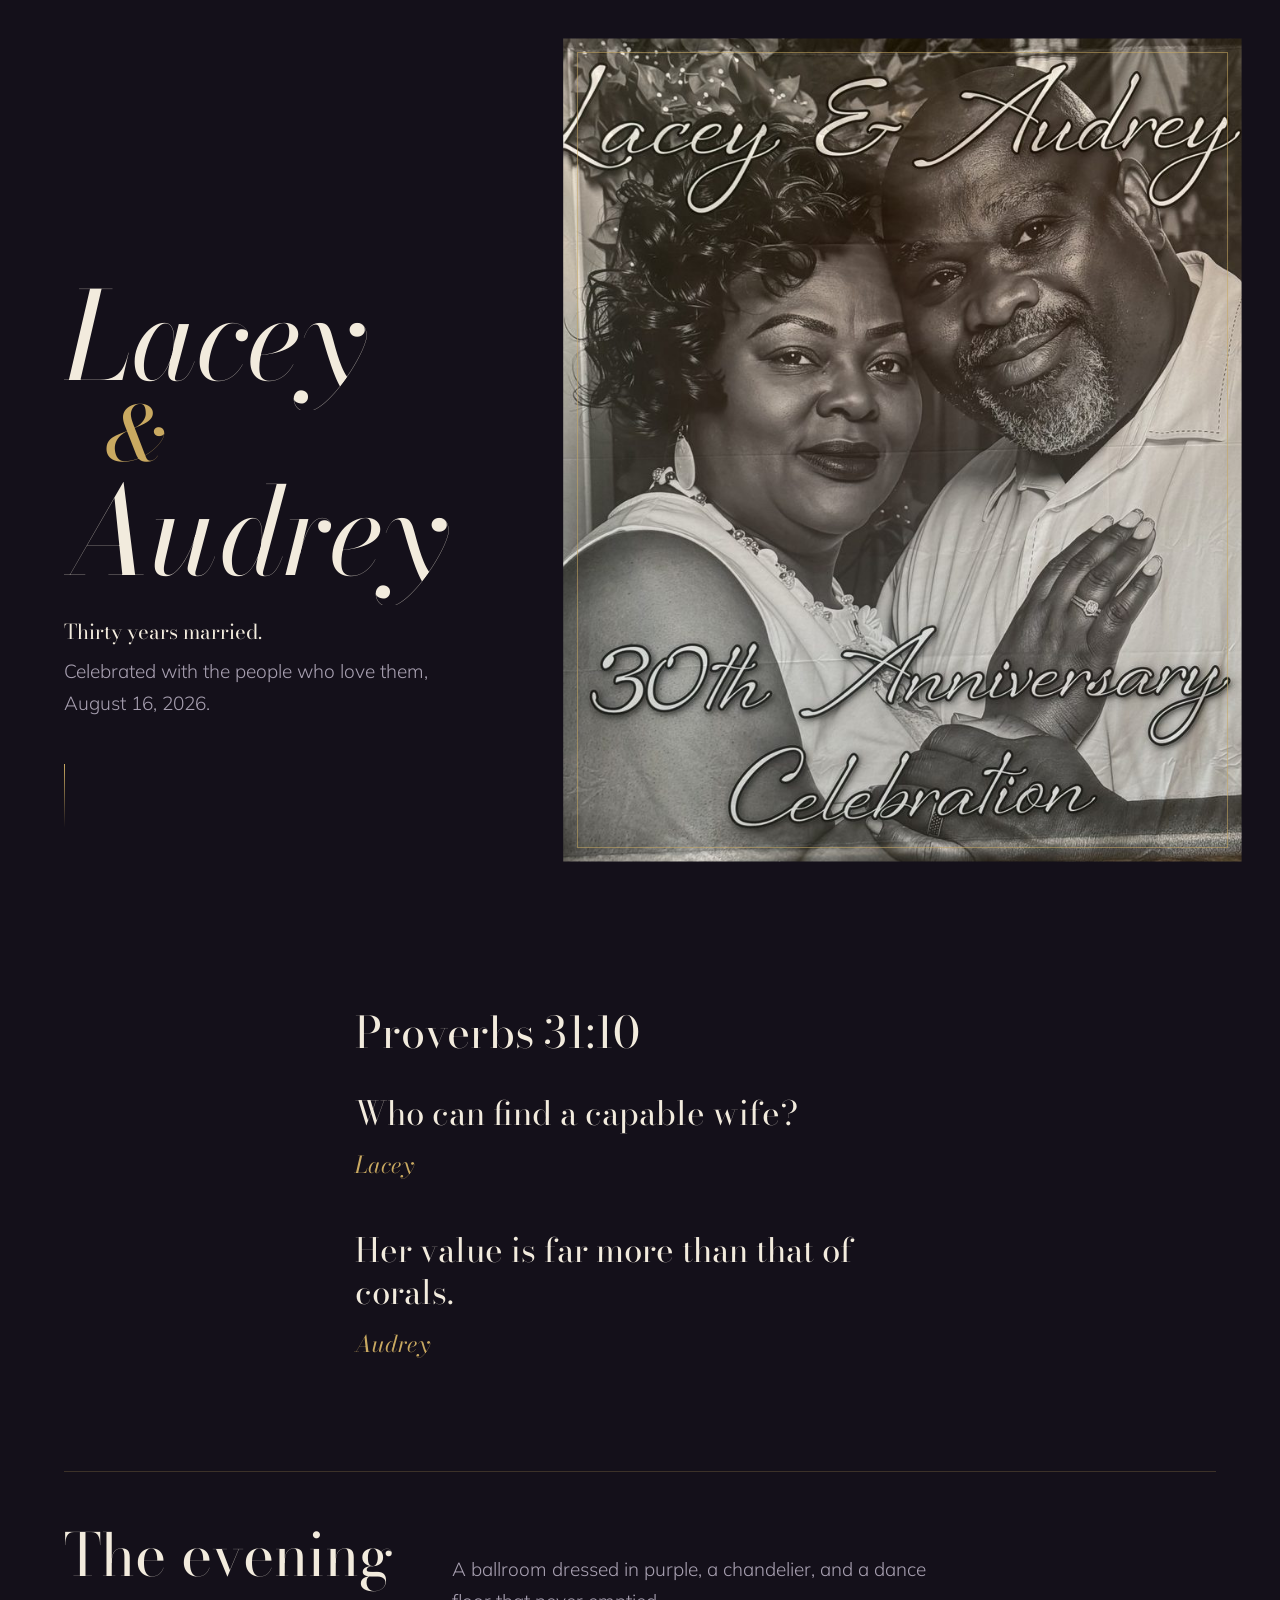
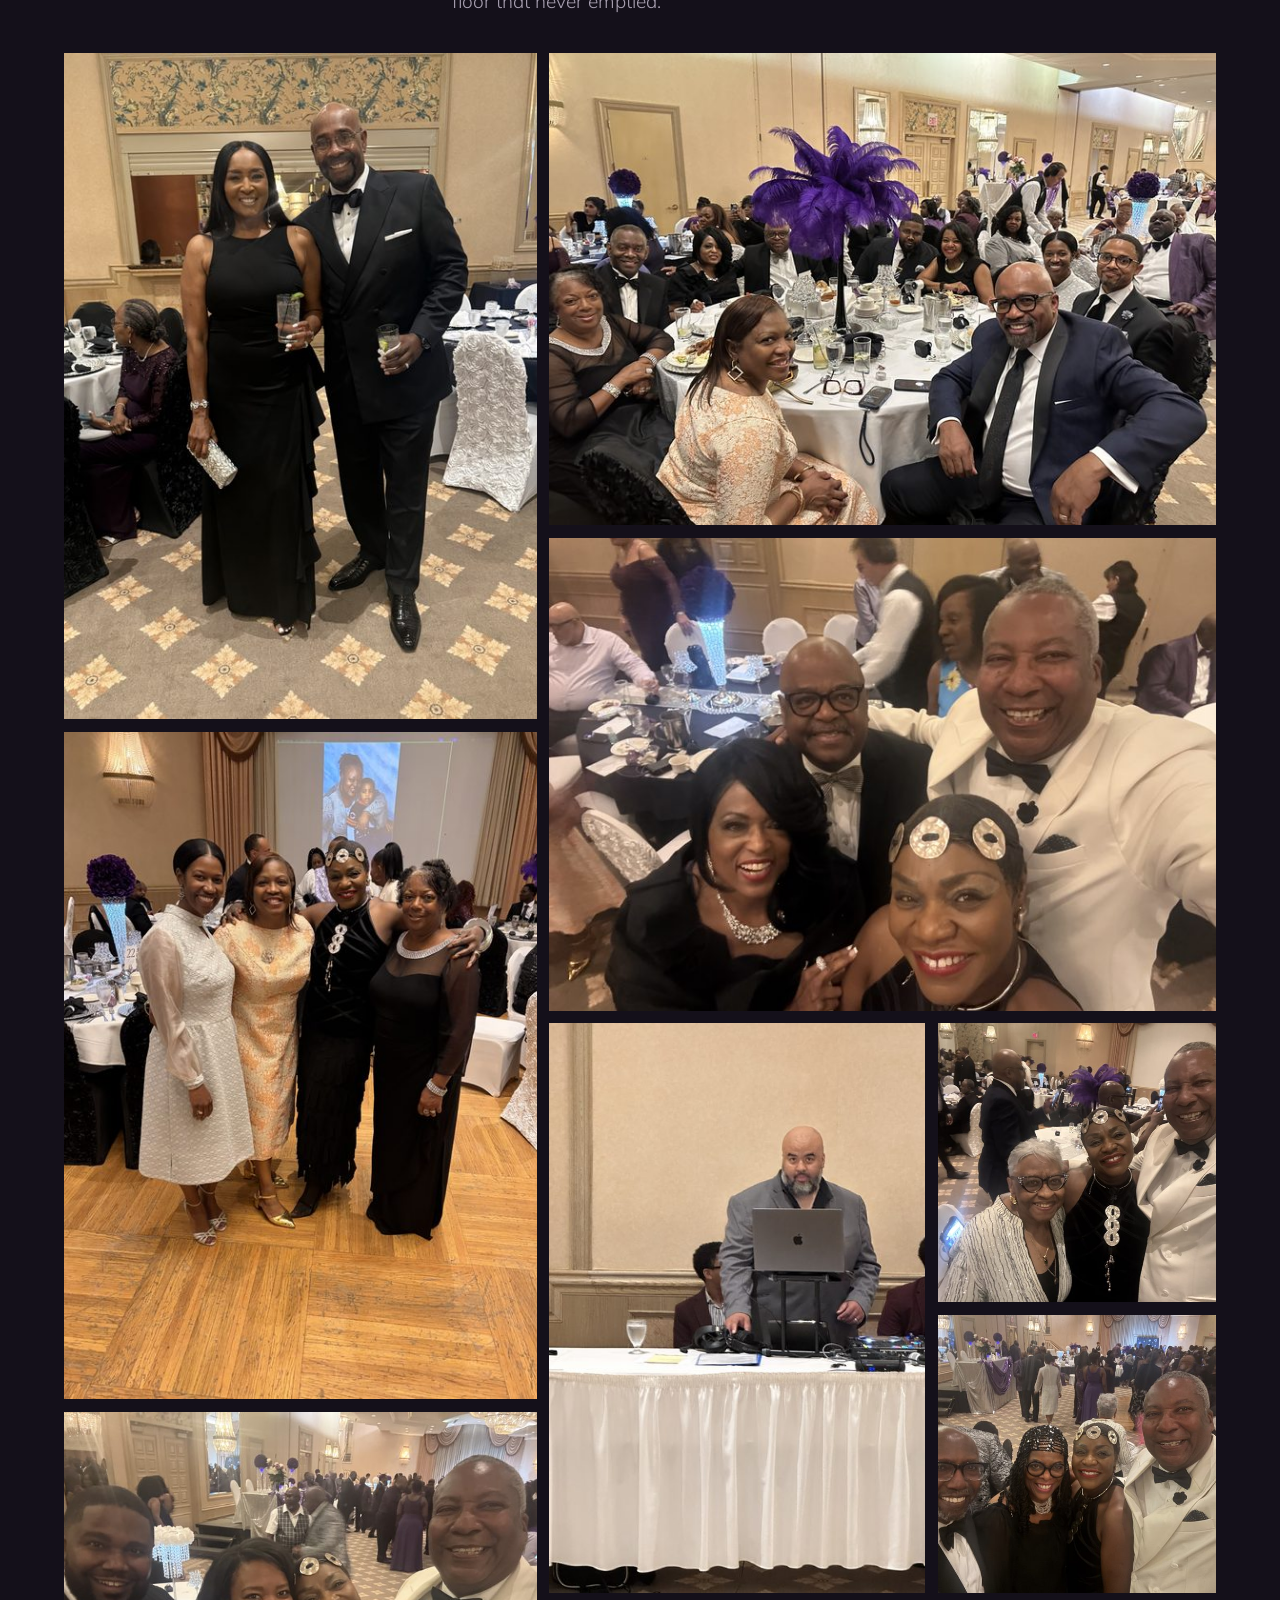
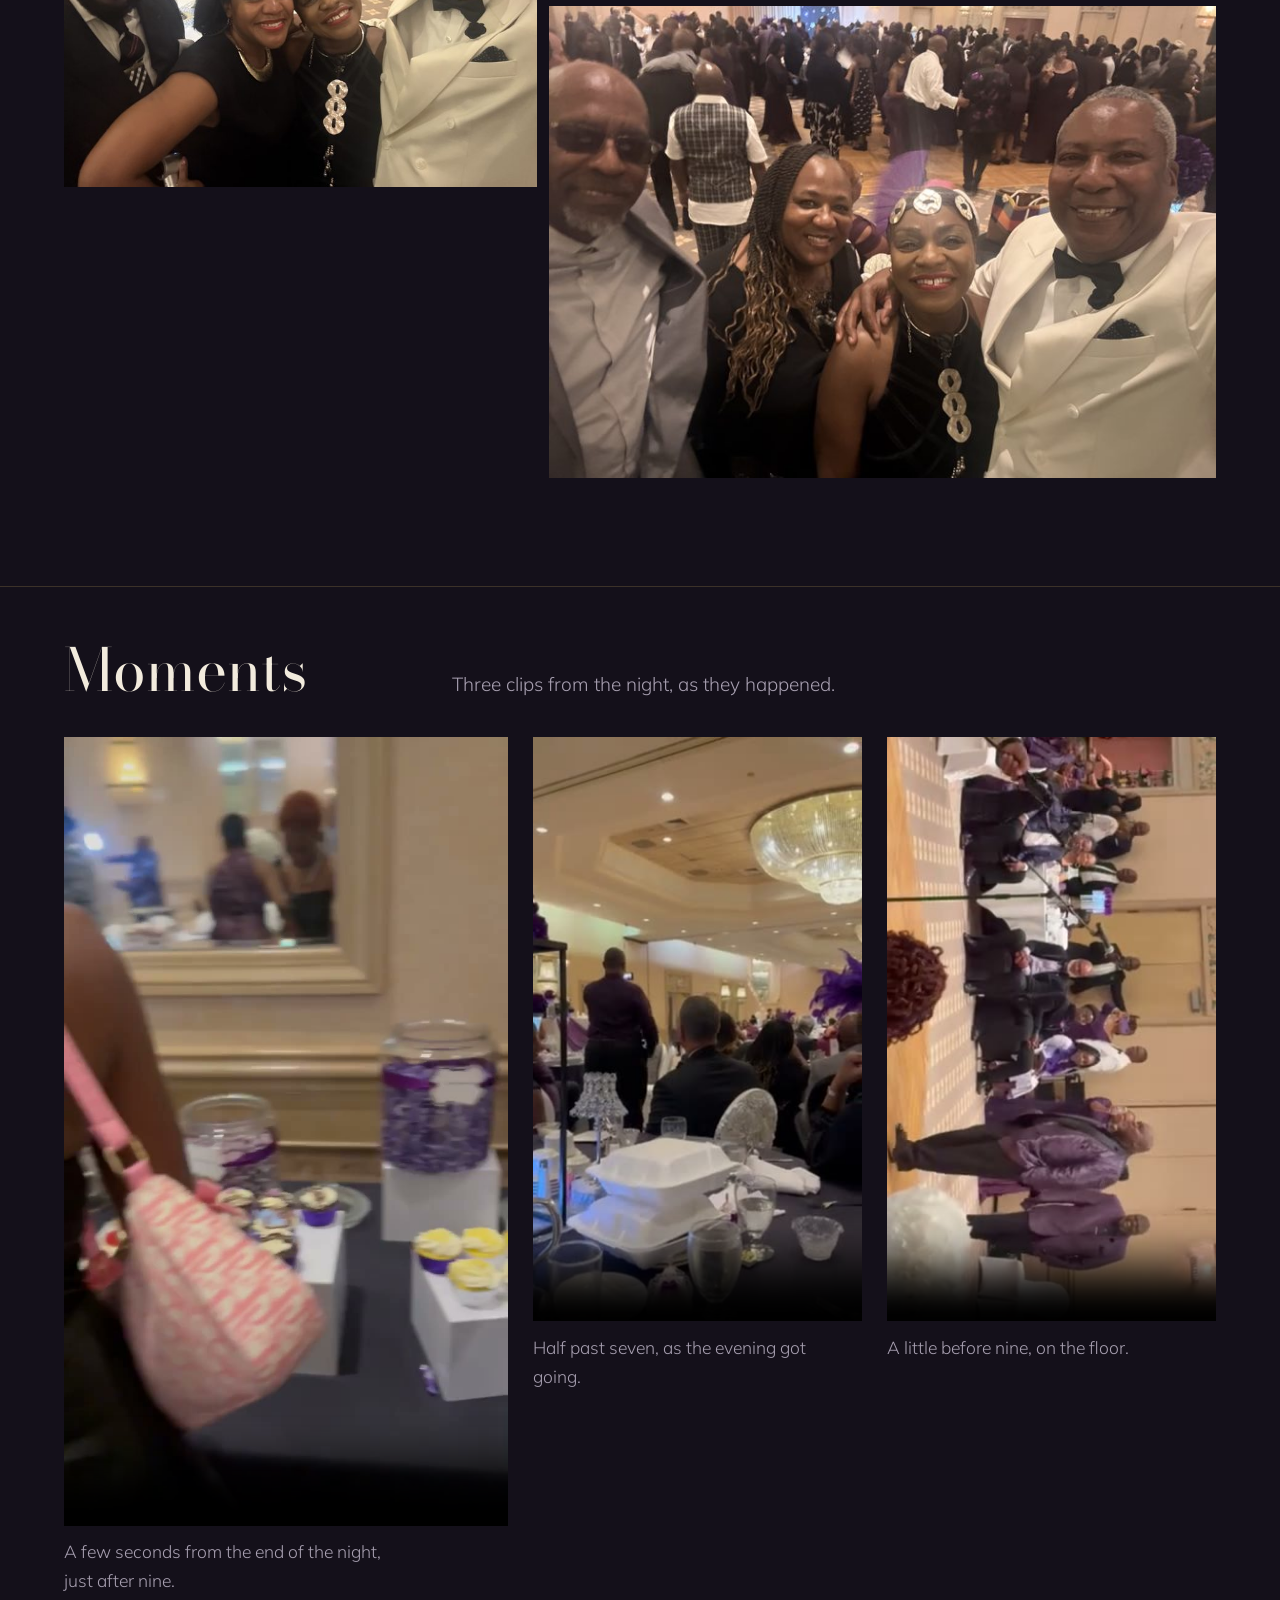
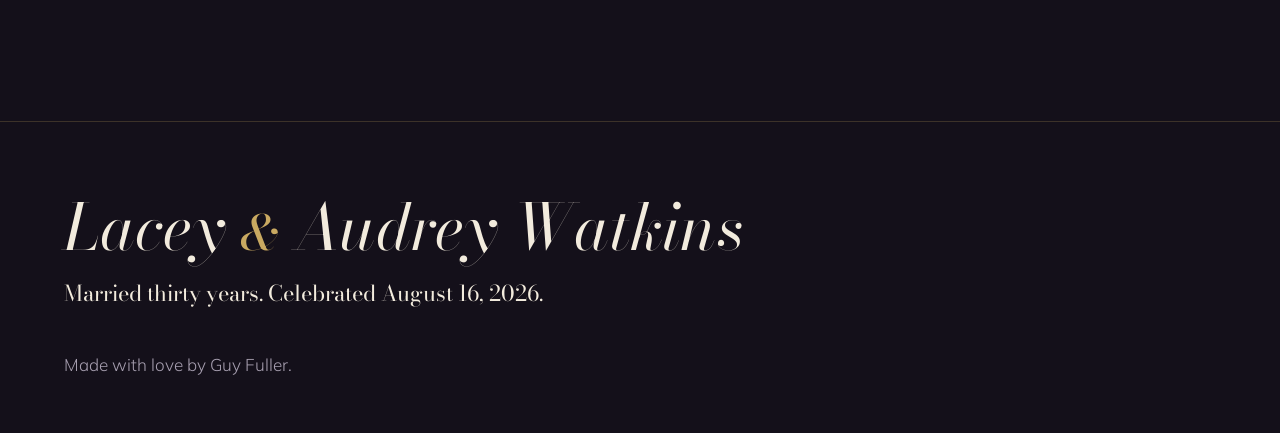
==== commit 2b18f189: "Note: Proverbs 31:10 Co-Authored-By: Claude Fable 5.1 <noreply@anthropic.com> Claude-Session: https:" ====
--- a/index.html
+++ b/index.html
@@ -37,10 +37,11 @@
 
   <section class="note" id="note">
     <div class="note-inner">
-      <h2>Thirty years, and still the best-dressed couple in the room.</h2>
-      <p>Lacey and Audrey, thirty years ago you made each other a promise. On the sixteenth of August a ballroom full of people who love you watched you keep it, and nobody could stop smiling.</p>
-      <p>Thank you for the dancing, the laughter, and the reminder that a good marriage is a party everyone is invited to. Here's to the next thirty.</p>
-      <p class="signoff">With love, Guy</p>
+      <h2>Proverbs 31:10</h2>
+      <p class="verse">Who can find a capable wife?</p>
+      <p class="who">Lacey</p>
+      <p class="verse">Her value is far more than that of corals.</p>
+      <p class="who">Audrey</p>
     </div>
   </section>
 
--- a/styles.css
+++ b/styles.css
@@ -180,11 +180,20 @@
 }
 .note p + p { margin-top: 1.3em; }
 
-.note .signoff {
-  margin-top: 2.2em;
+.note .verse {
+  font-family: var(--display);
+  font-size: clamp(26px, 2.6vw, 42px);
+  line-height: 1.25;
+  max-width: 24ch;
+}
+.note .verse + .verse,
+.note .who + .verse { margin-top: 1.4em; }
+
+.note .who {
+  margin-top: .5em;
   font-family: var(--display);
   font-style: italic;
-  font-size: 1.5em;
+  font-size: clamp(20px, 1.8vw, 28px);
   color: var(--gold);
 }
 
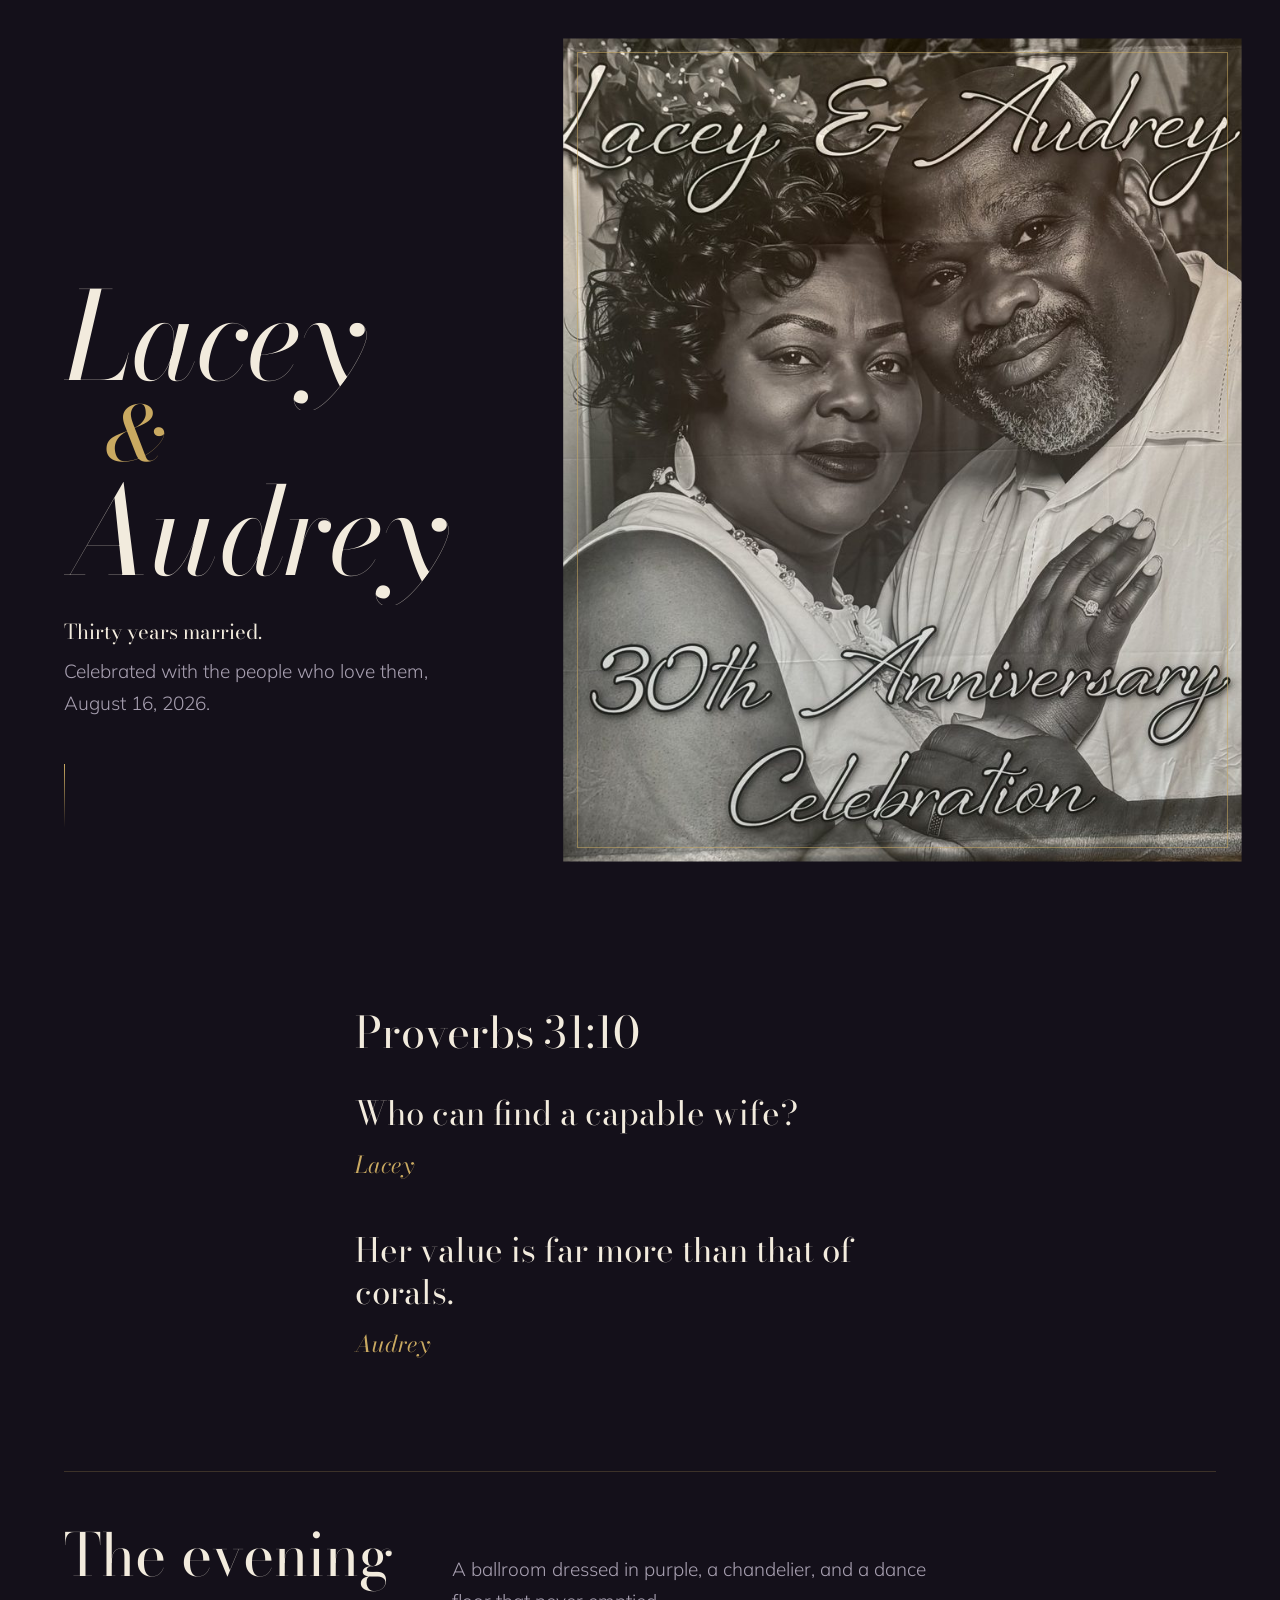
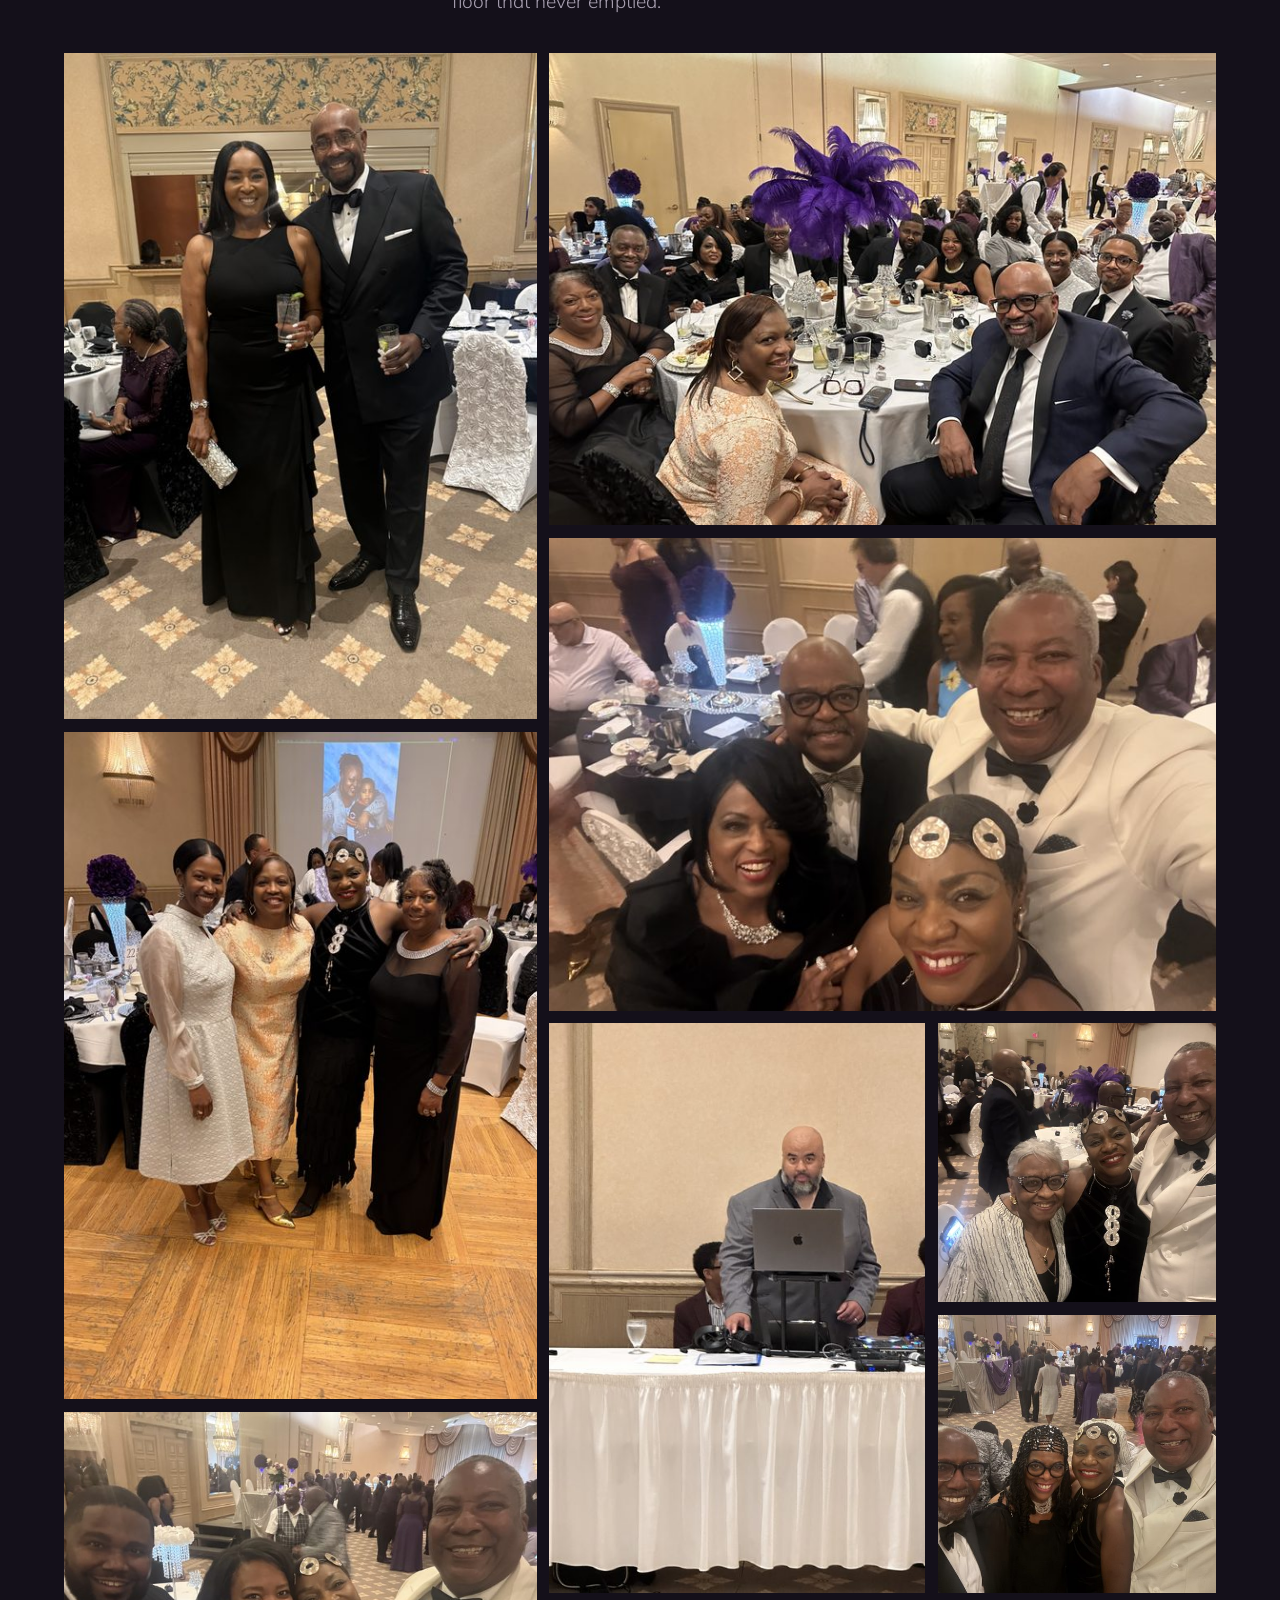
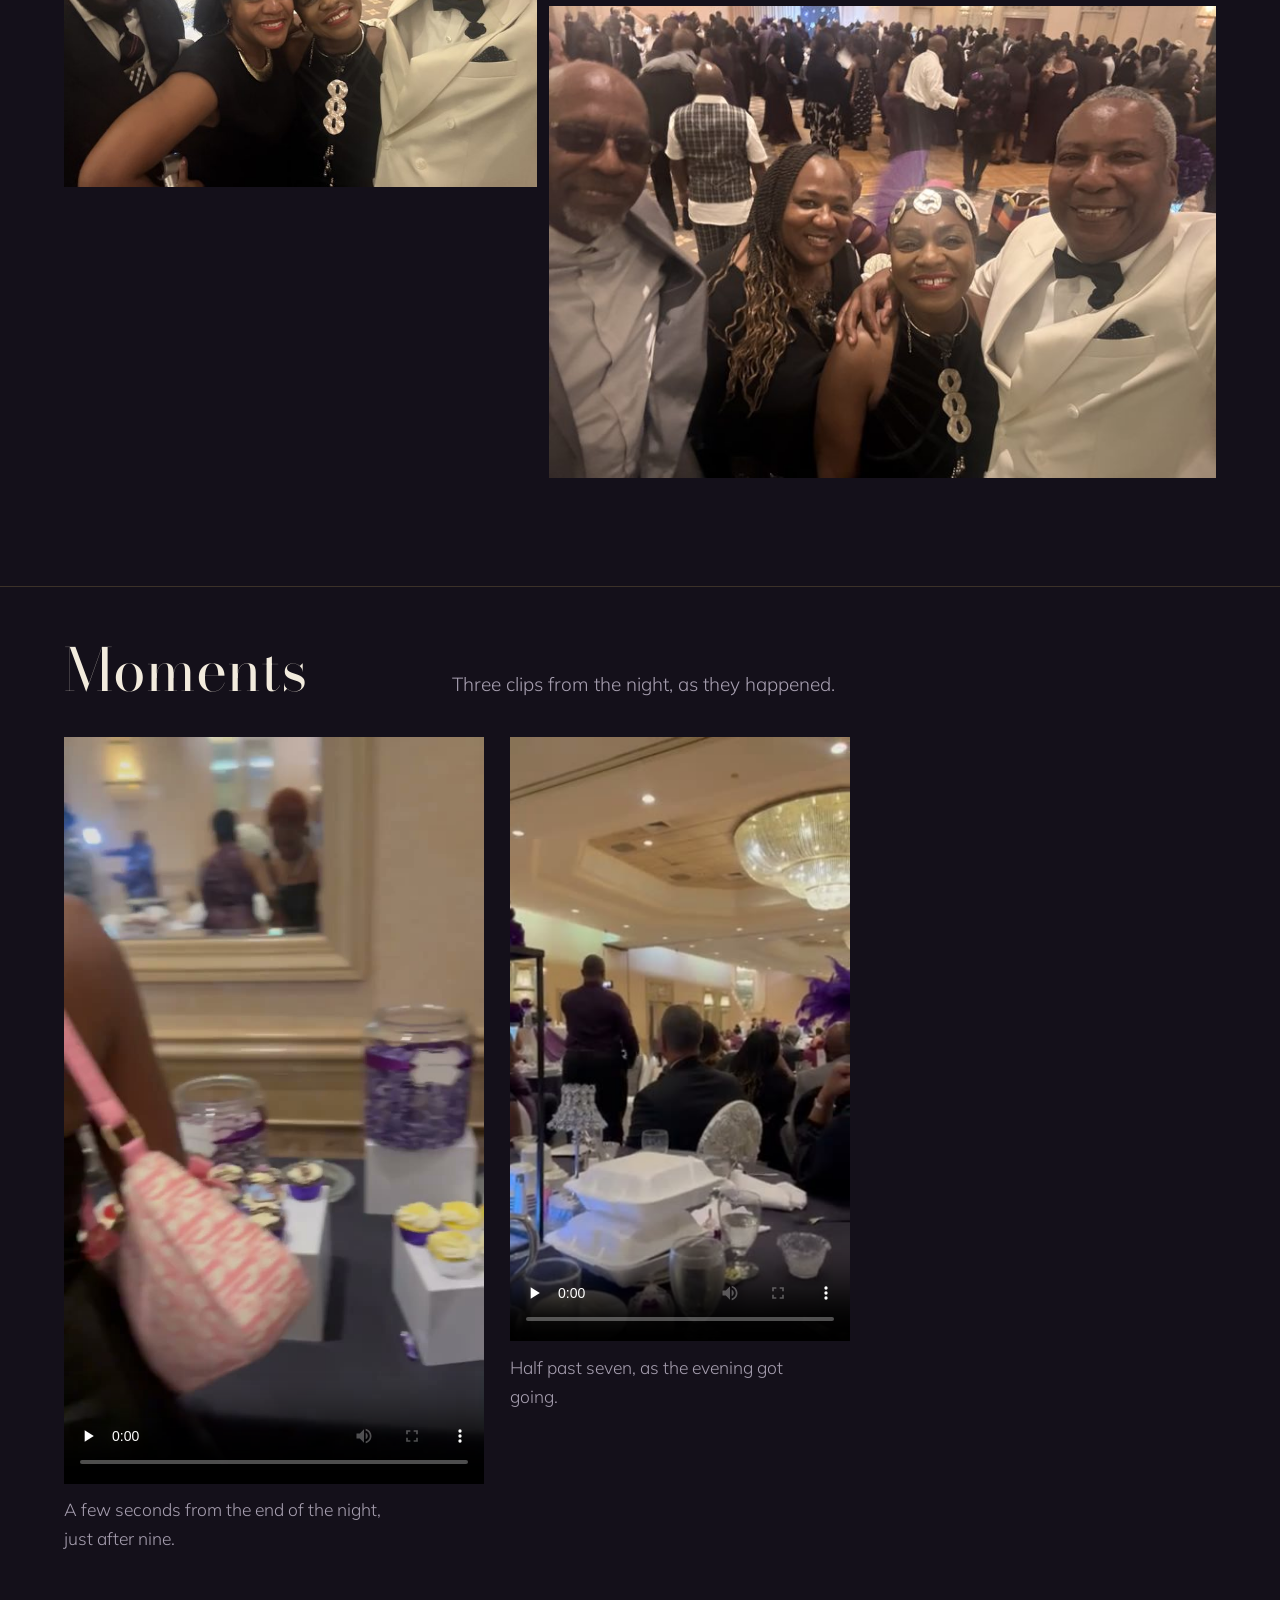
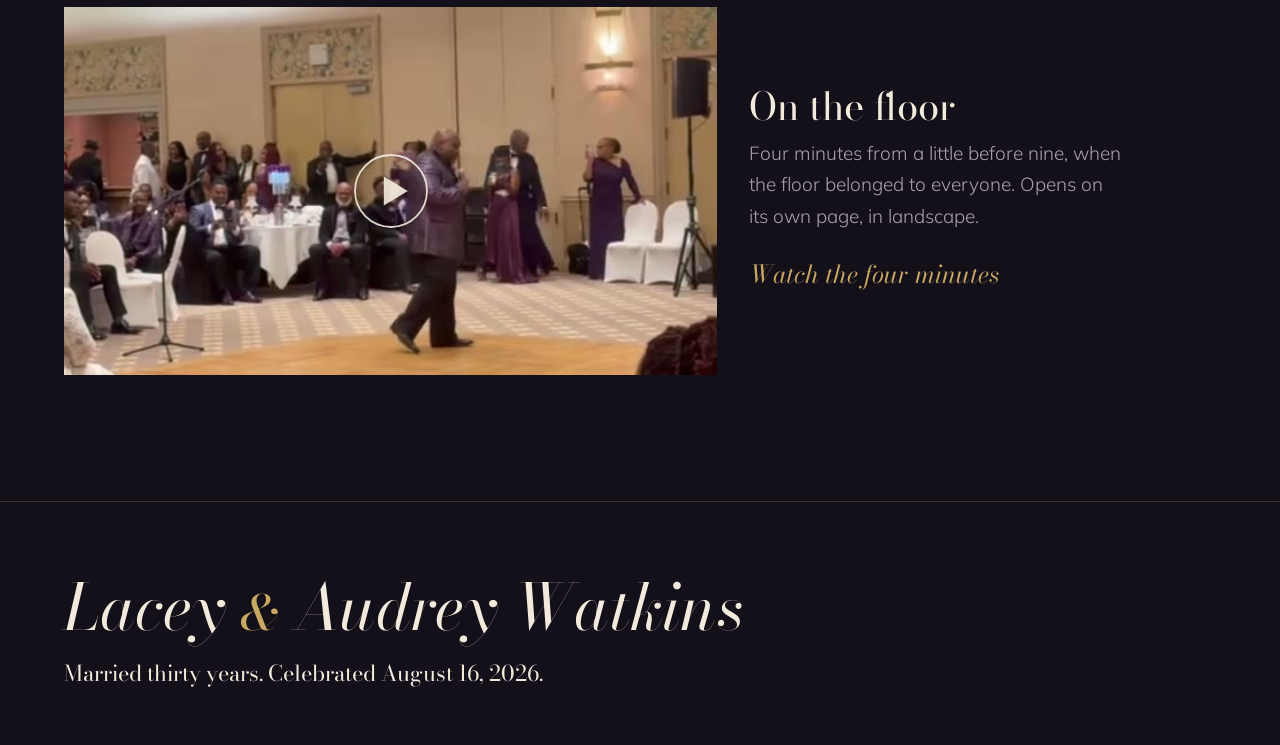
==== commit 7d3f9114: "Four-minute clip on its own page in landscape; drop footer credit Co-Authored-By: Claude Fable 5.1 <" ====
--- a/index.html
+++ b/index.html
@@ -99,19 +99,23 @@
         </video>
         <figcaption>Half past seven, as the evening got going.</figcaption>
       </figure>
-      <figure class="clip">
-        <video controls playsinline preload="none" poster="media/IMG_0732-poster.jpg">
-          <source src="media/IMG_0732.mp4" type="video/mp4">
-        </video>
-        <figcaption>A little before nine, on the floor.</figcaption>
-      </figure>
     </div>
+    <a class="clip-feature" href="on-the-floor.html">
+      <span class="cf-poster">
+        <img src="media/IMG_0732-landscape-poster.jpg" alt="A guest in a purple suit crossing the dance floor while the room watches" loading="lazy">
+        <svg class="cf-play" viewBox="0 0 64 64" aria-hidden="true"><circle cx="32" cy="32" r="30" fill="none" stroke="currentColor" stroke-width="1.5"/><path d="M26 20 L46 32 L26 44 Z" fill="currentColor"/></svg>
+      </span>
+      <span class="cf-words">
+        <span class="cf-title">On the floor</span>
+        <span class="cf-line">Four minutes from a little before nine, when the floor belonged to everyone. Opens on its own page, in landscape.</span>
+        <span class="cf-go">Watch the four minutes</span>
+      </span>
+    </a>
   </section>
 
   <footer class="close">
     <p class="close-names">Lacey <span class="amp-small">&amp;</span> Audrey Watkins</p>
     <p class="close-line">Married thirty years. Celebrated August 16, 2026.</p>
-    <p class="close-credit">Made with love by Guy Fuller.</p>
   </footer>
 
   <dialog class="lightbox" id="lightbox" aria-label="Photo viewer">
--- a/styles.css
+++ b/styles.css
@@ -281,7 +281,7 @@
 
 .clips {
   display: grid;
-  grid-template-columns: 1.35fr 1fr 1fr;
+  grid-template-columns: minmax(0, 420px) minmax(0, 340px);
   gap: clamp(16px, 2vw, 32px);
   align-items: start;
 }
@@ -440,3 +440,125 @@
 
   .lb-prev, .lb-next { font-size: 48px; padding: 20px 10px; }
 }
+
+/* ---------- Feature clip card (links to its own page) ---------- */
+
+.clip-feature {
+  display: grid;
+  grid-template-columns: 7fr 5fr;
+  gap: clamp(16px, 2.5vw, 40px);
+  align-items: center;
+  margin-top: clamp(40px, 6vh, 72px);
+  color: inherit;
+  text-decoration: none;
+}
+
+.cf-poster {
+  position: relative;
+  display: block;
+  background: var(--ink-2);
+  overflow: hidden;
+}
+
+.cf-poster img {
+  width: 100%;
+  aspect-ratio: 16 / 9;
+  object-fit: cover;
+  transition: transform .9s cubic-bezier(.2, .7, .2, 1);
+}
+.clip-feature:hover .cf-poster img { transform: scale(1.02); }
+
+.cf-play {
+  position: absolute;
+  left: 50%;
+  top: 50%;
+  width: clamp(56px, 6vw, 84px);
+  height: auto;
+  transform: translate(-50%, -50%);
+  color: var(--ivory);
+  opacity: .9;
+  filter: drop-shadow(0 2px 12px rgba(0, 0, 0, .5));
+}
+
+.cf-words { display: block; }
+
+.cf-title {
+  display: block;
+  font-family: var(--display);
+  font-size: clamp(28px, 3vw, 48px);
+  line-height: 1.05;
+}
+
+.cf-line {
+  display: block;
+  margin-top: 12px;
+  color: var(--ash);
+  max-width: 34ch;
+}
+
+.cf-go {
+  display: inline-block;
+  margin-top: 22px;
+  font-family: var(--display);
+  font-style: italic;
+  font-size: 1.3em;
+  color: var(--gold);
+  border-bottom: 1px solid transparent;
+}
+.clip-feature:hover .cf-go { border-bottom-color: var(--gold); }
+
+/* ---------- The clip's own page ---------- */
+
+.watch {
+  max-width: 1100px;
+  margin: 0 auto;
+  padding: clamp(24px, 5vh, 56px) var(--pad) clamp(48px, 8vh, 96px);
+}
+
+.watch-top {
+  display: flex;
+  justify-content: space-between;
+  align-items: baseline;
+  gap: 16px;
+  color: var(--ash);
+  font-size: .95em;
+  margin-bottom: clamp(28px, 5vh, 56px);
+}
+.watch-top a { text-decoration: none; color: var(--ash); }
+.watch-top a:hover { color: var(--ivory); }
+
+.watch h1 {
+  font-family: var(--display);
+  font-weight: 400;
+  font-size: clamp(36px, 4.5vw, 64px);
+  line-height: 1;
+}
+
+.watch video {
+  width: 100%;
+  aspect-ratio: 16 / 9;
+  background: var(--ink-2);
+  margin-top: clamp(20px, 3vh, 32px);
+}
+
+.watch .cap {
+  margin-top: 14px;
+  color: var(--ash);
+  max-width: 50ch;
+}
+
+.watch .back {
+  display: inline-block;
+  margin-top: 40px;
+  font-family: var(--display);
+  font-style: italic;
+  font-size: 1.3em;
+  color: var(--gold);
+  text-decoration: none;
+}
+.watch .back:hover { border-bottom: 1px solid var(--gold); }
+
+@media (max-width: 860px) {
+  .clips { grid-template-columns: 1fr; }
+  .clip-feature { grid-template-columns: 1fr; }
+}
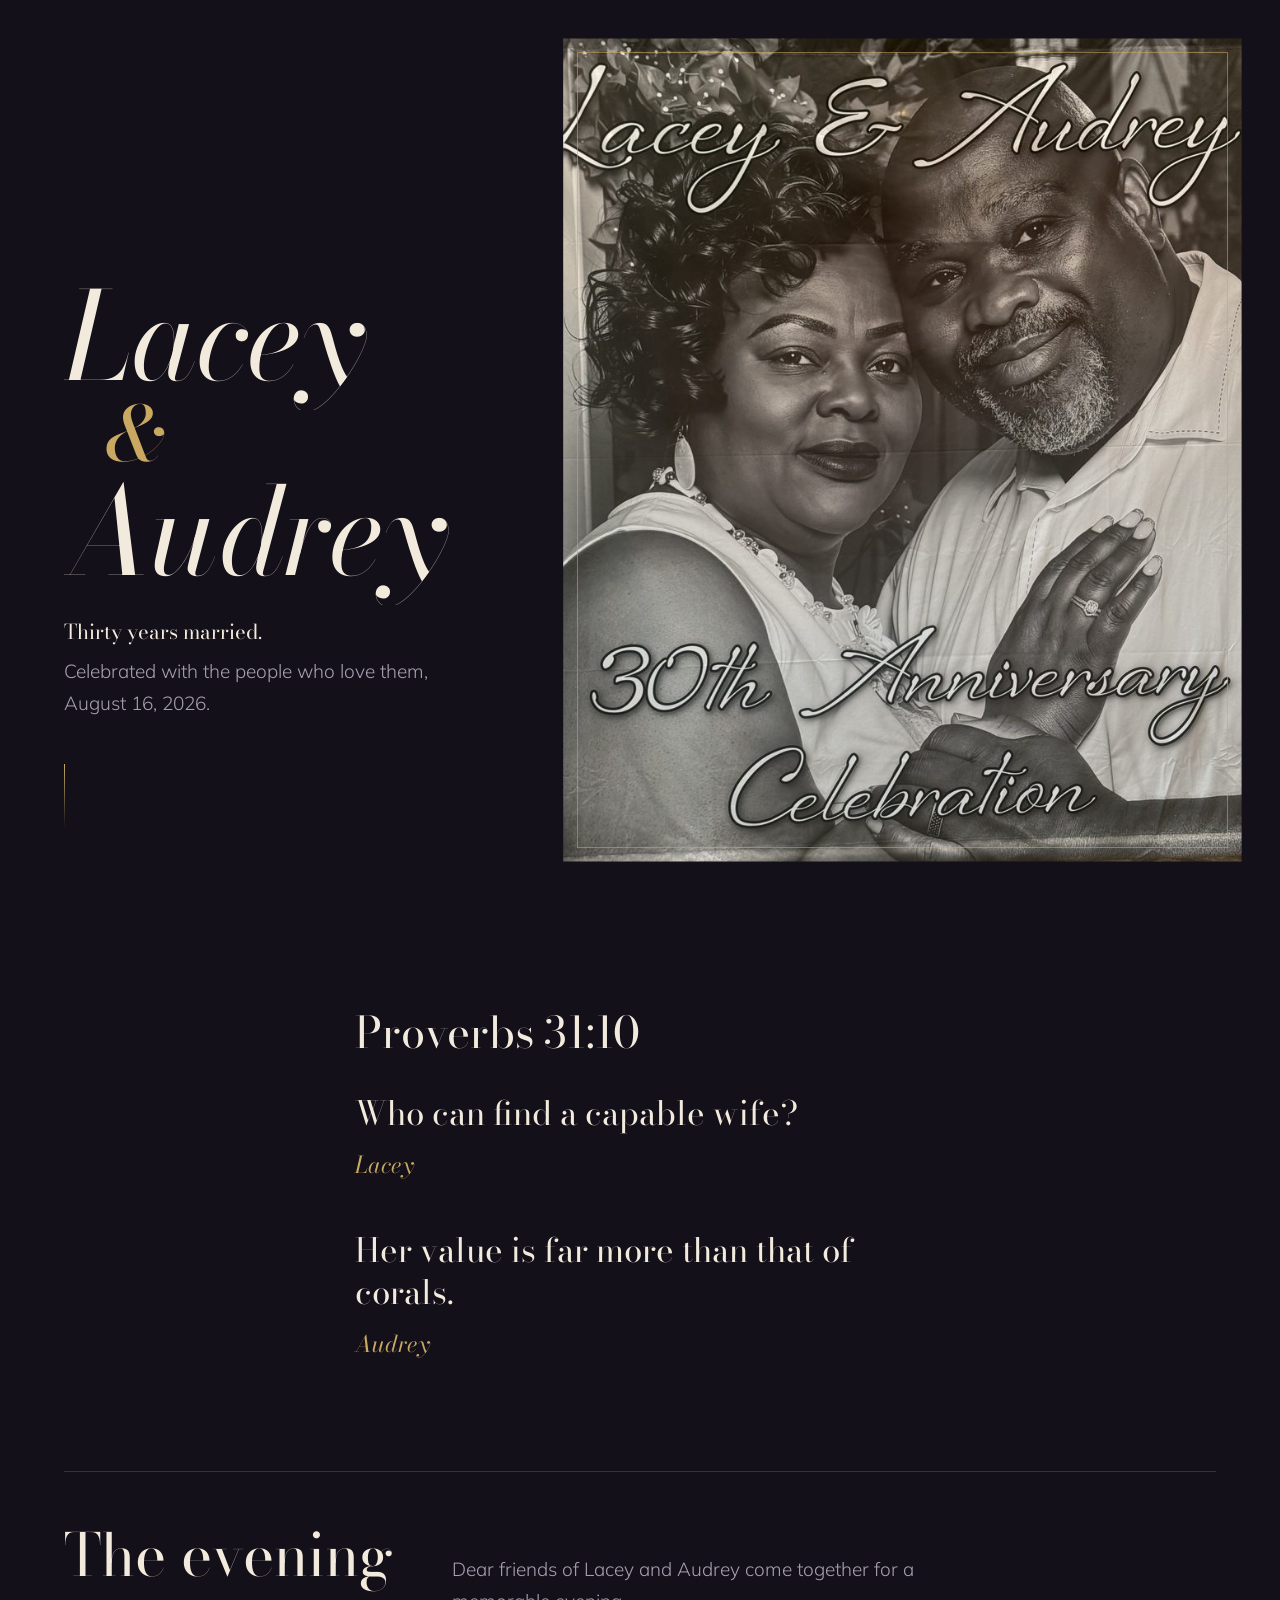
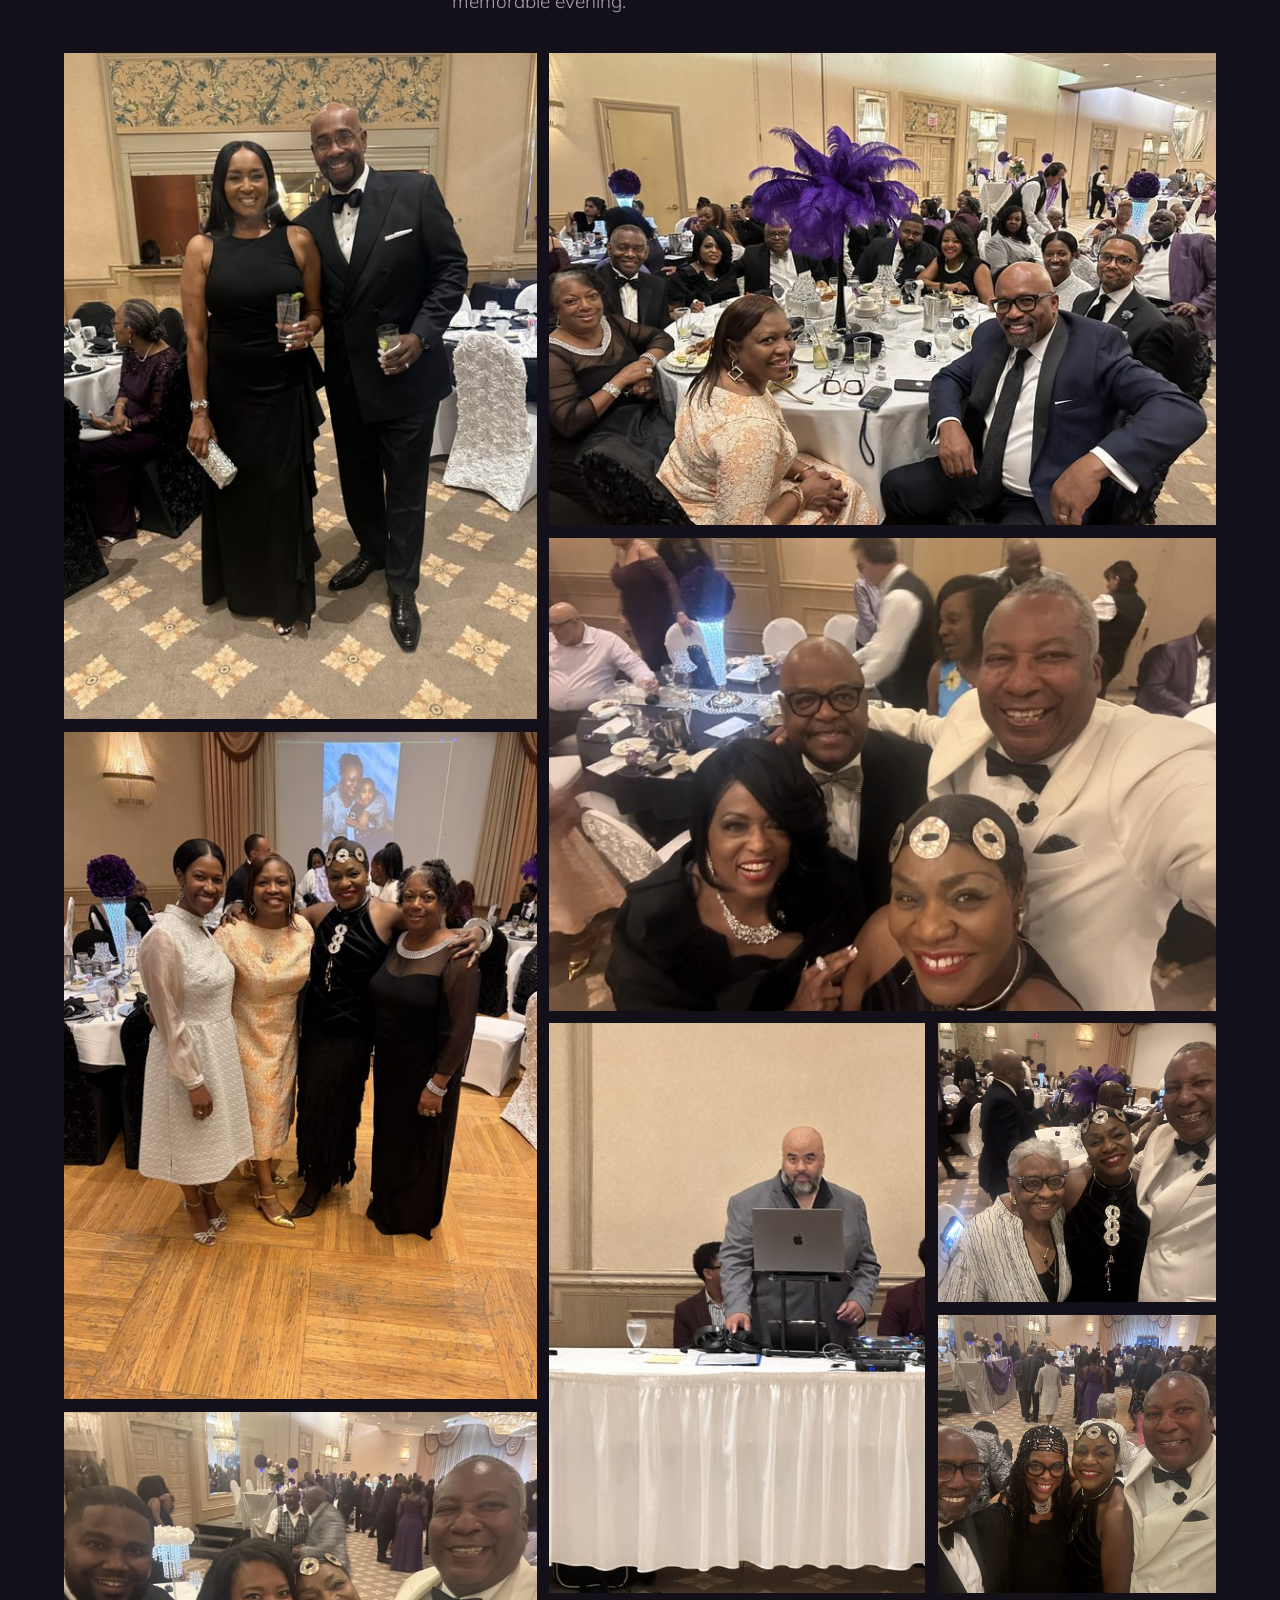
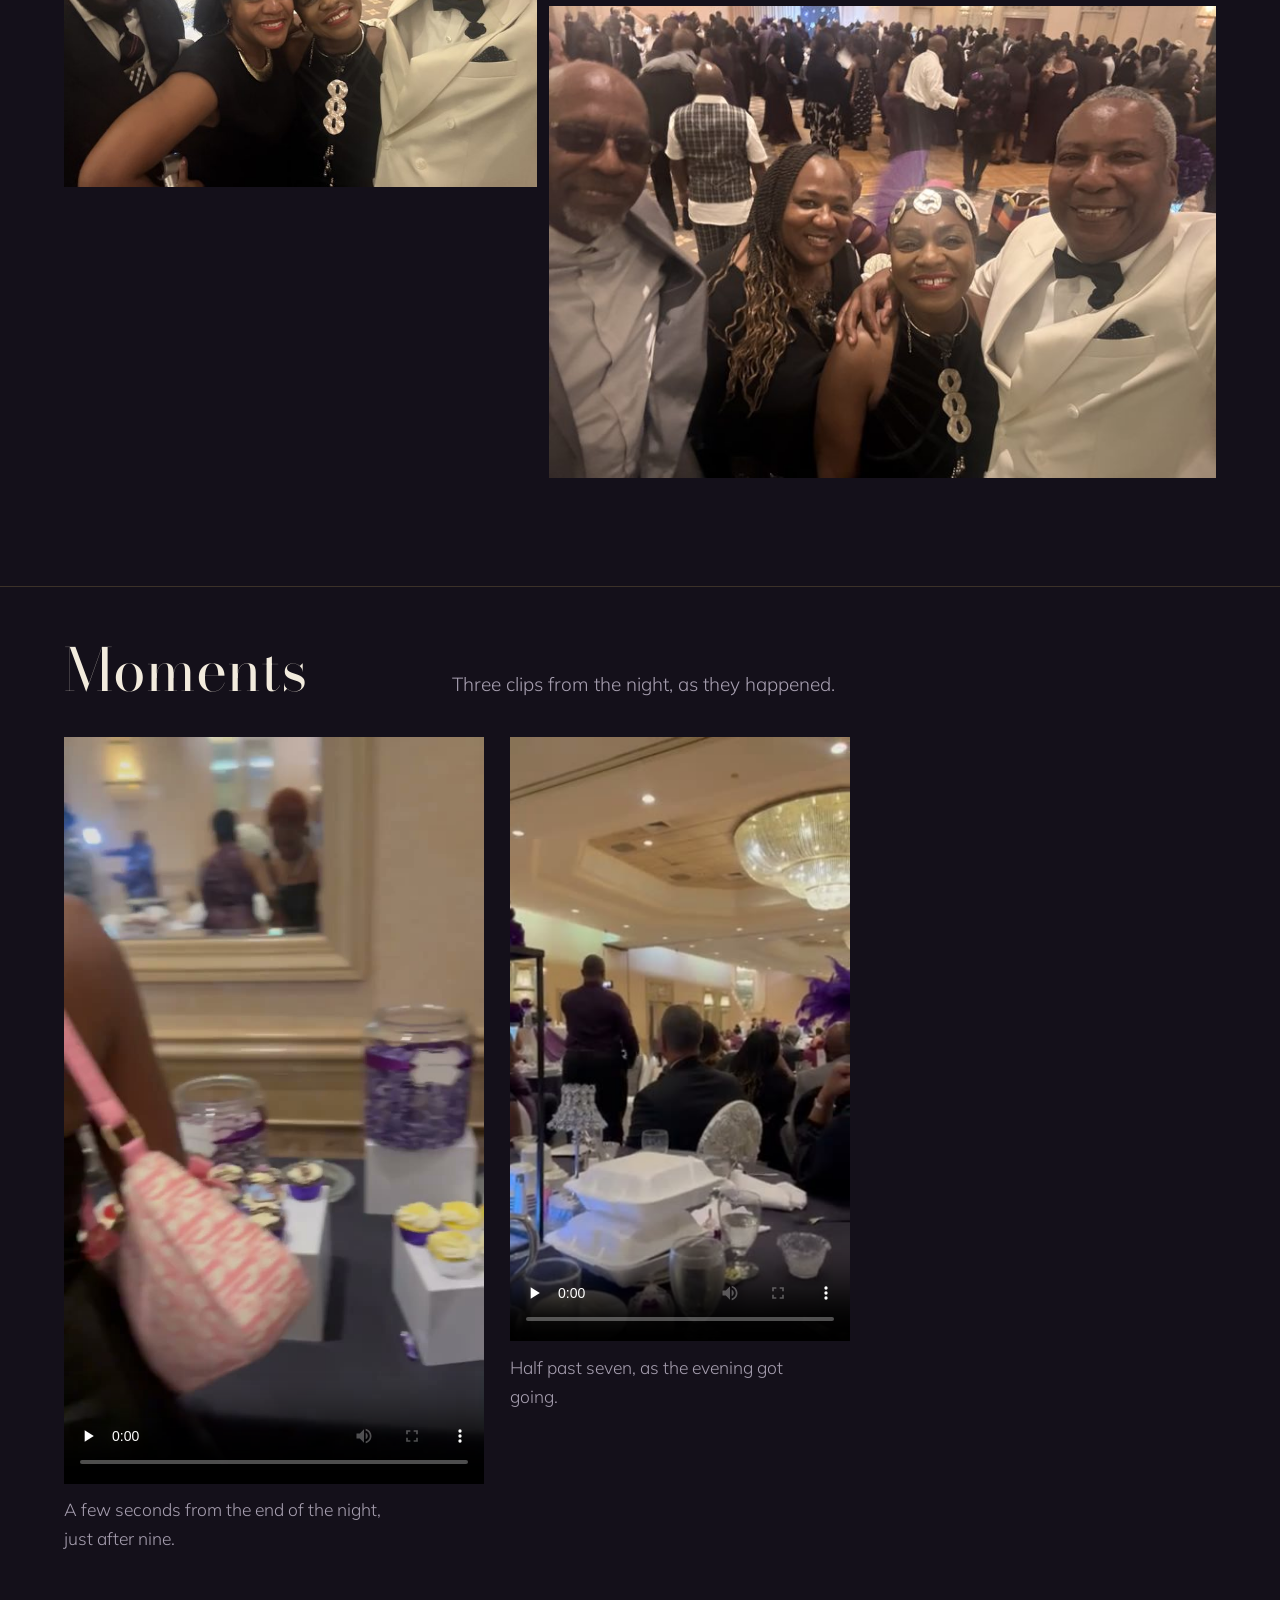
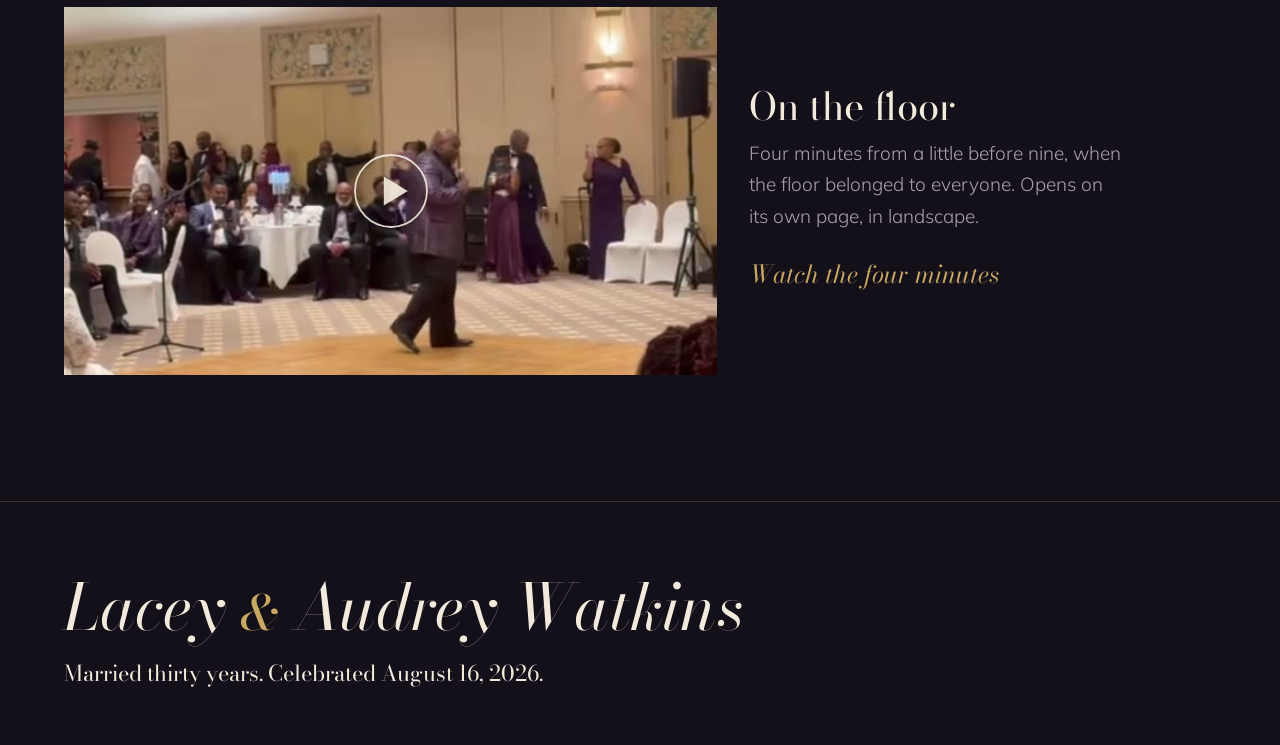
==== commit b37d0fdf: "Gallery intro line in Guy's words Co-Authored-By: Claude Fable 5.1 <noreply@anthropic.com> Claude-Se" ====
--- a/index.html
+++ b/index.html
@@ -48,7 +48,7 @@
   <section class="evening" aria-labelledby="evening-title">
     <header class="section-head">
       <h2 id="evening-title">The evening</h2>
-      <p>A ballroom dressed in purple, a chandelier, and a dance floor that never emptied.</p>
+      <p>Dear friends of Lacey and Audrey come together for a memorable evening.</p>
     </header>
     <div class="gallery">
       <button class="tile tall" type="button" data-full="photos/g01.jpg" data-alt="Lacey and Audrey in black evening wear, raising a toast on the ballroom floor">
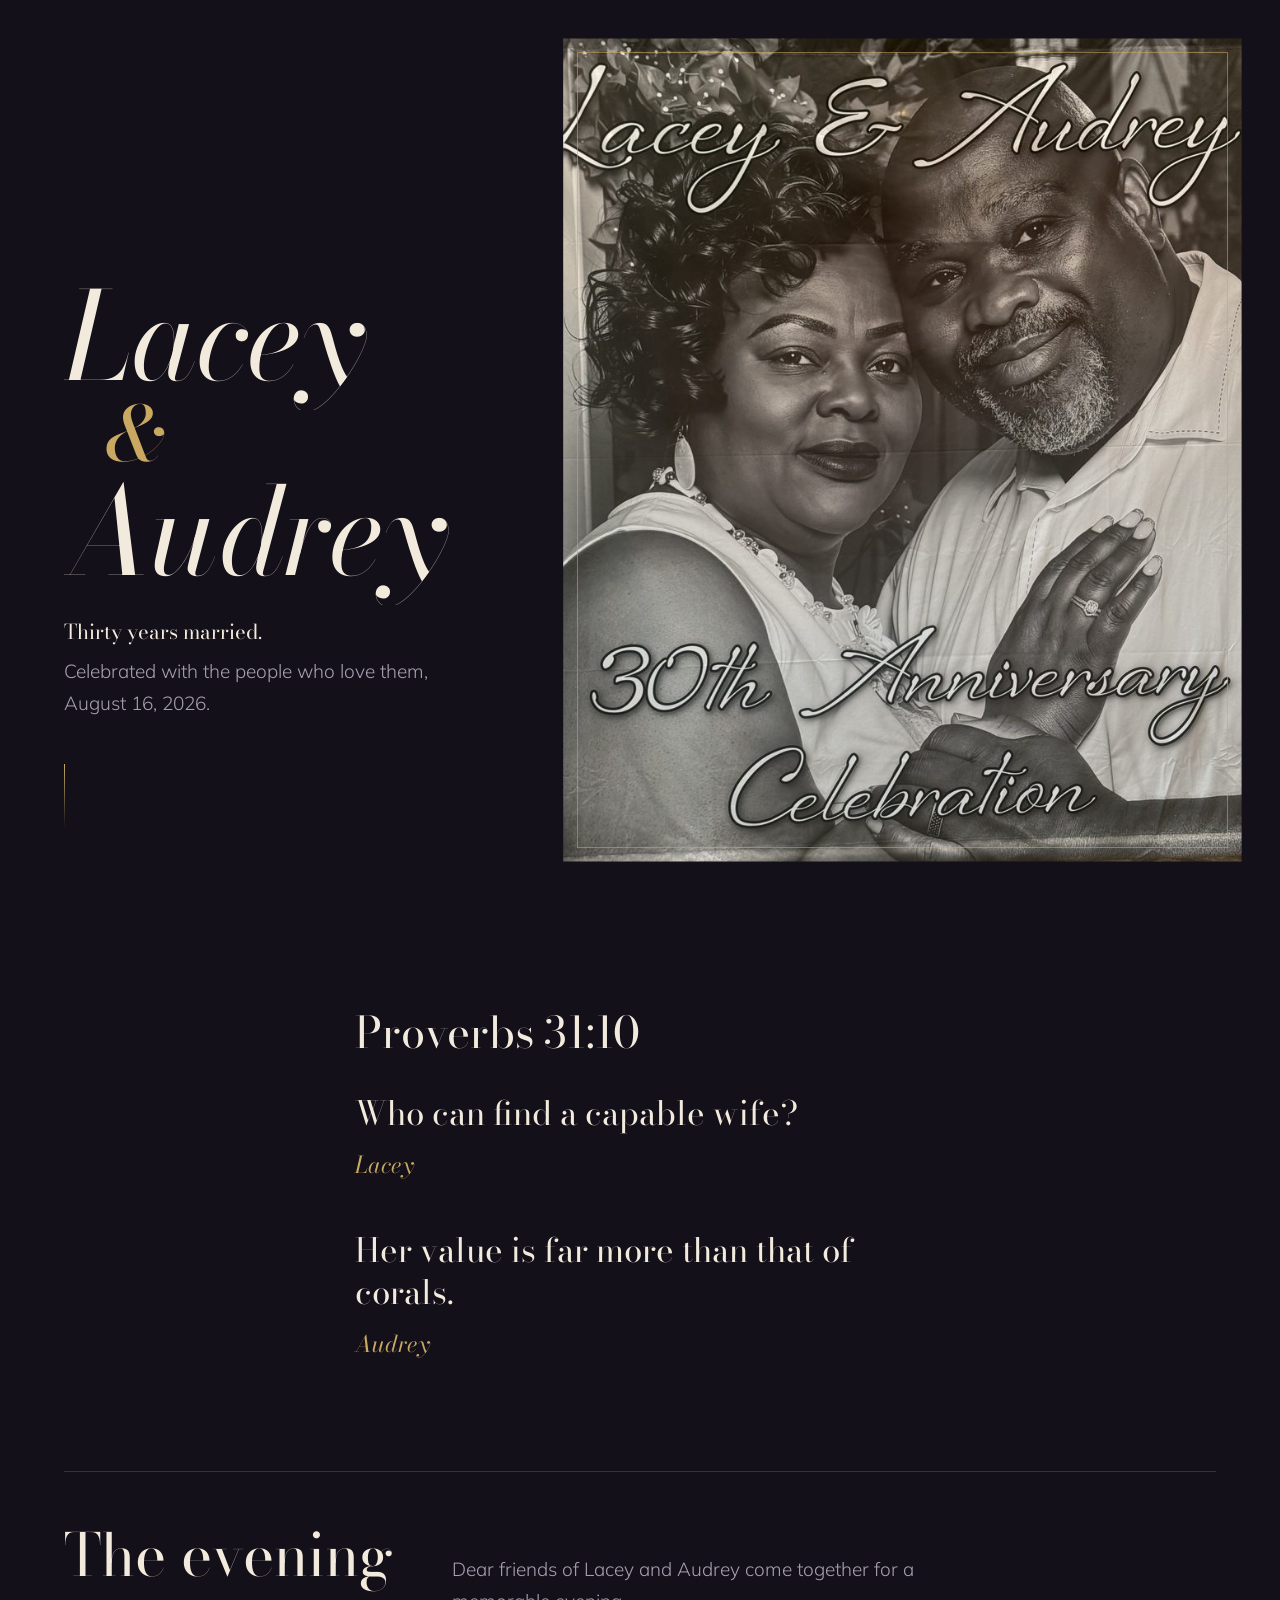
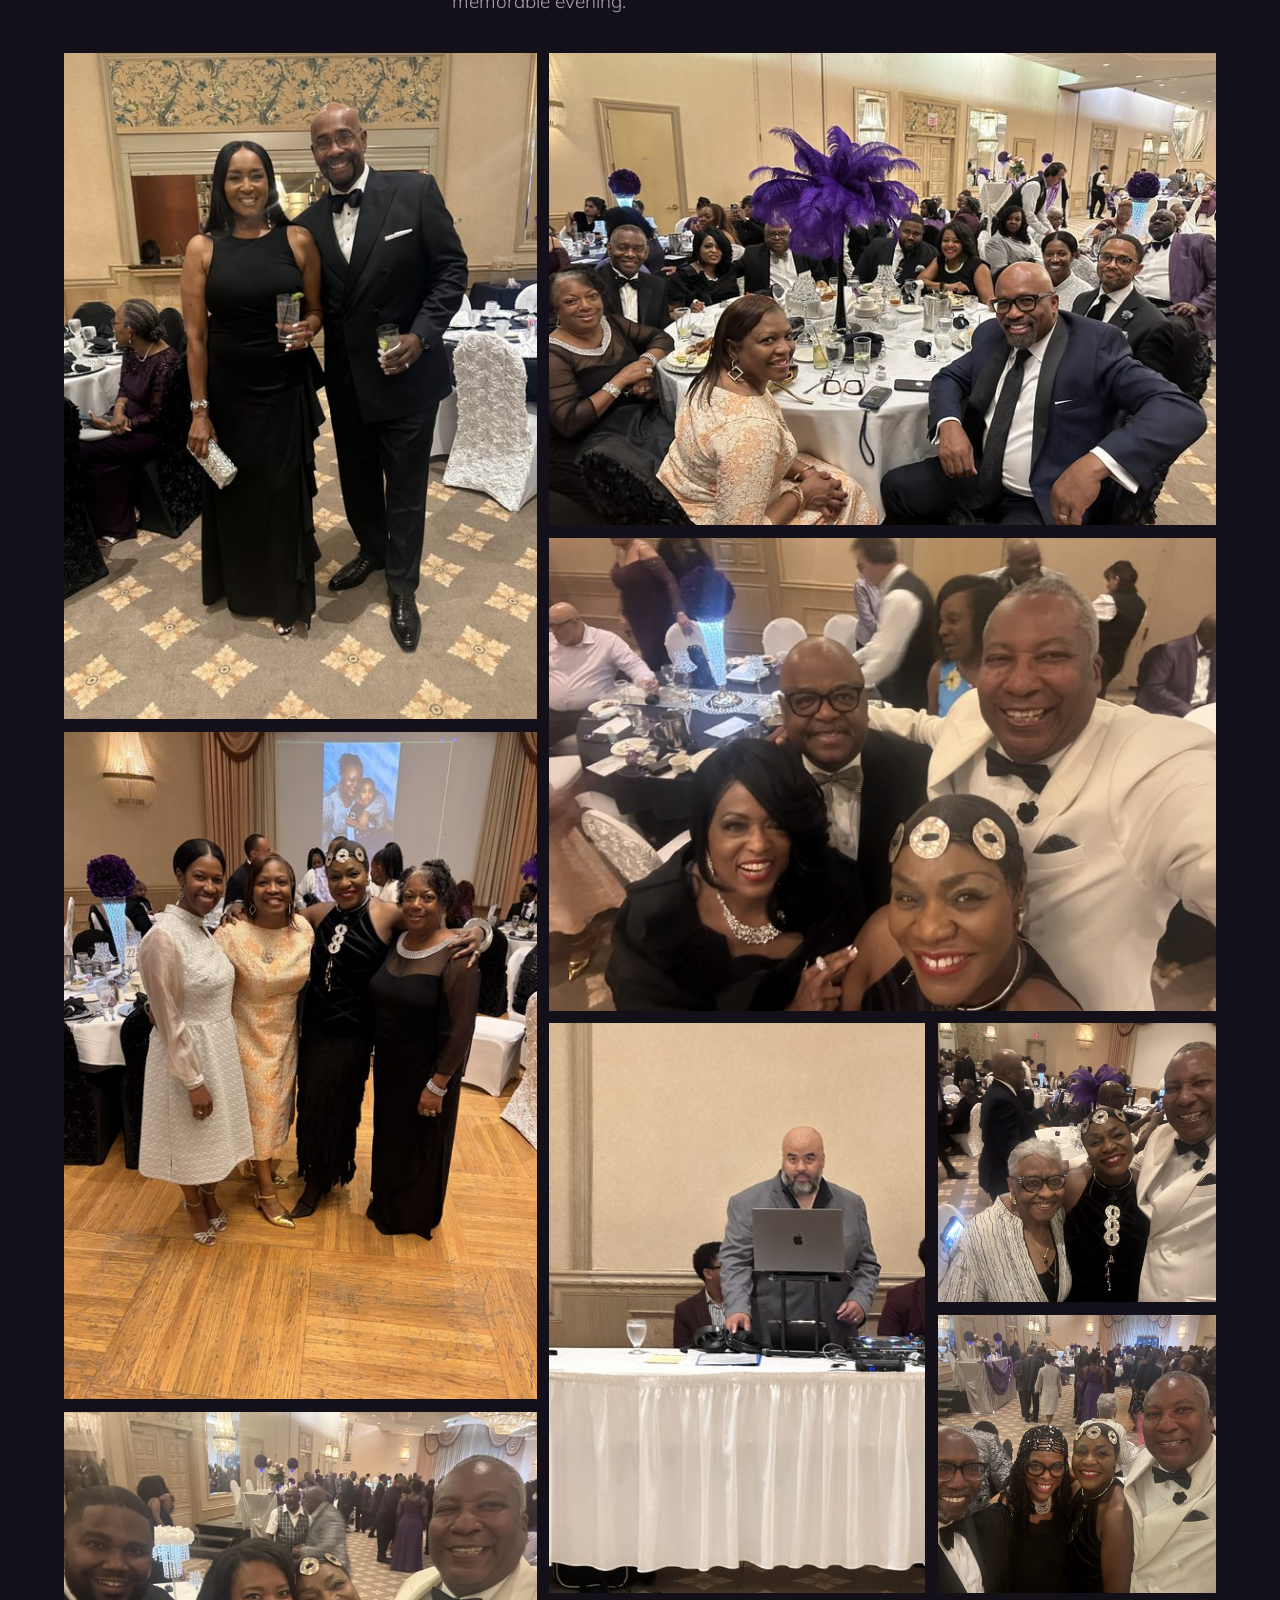
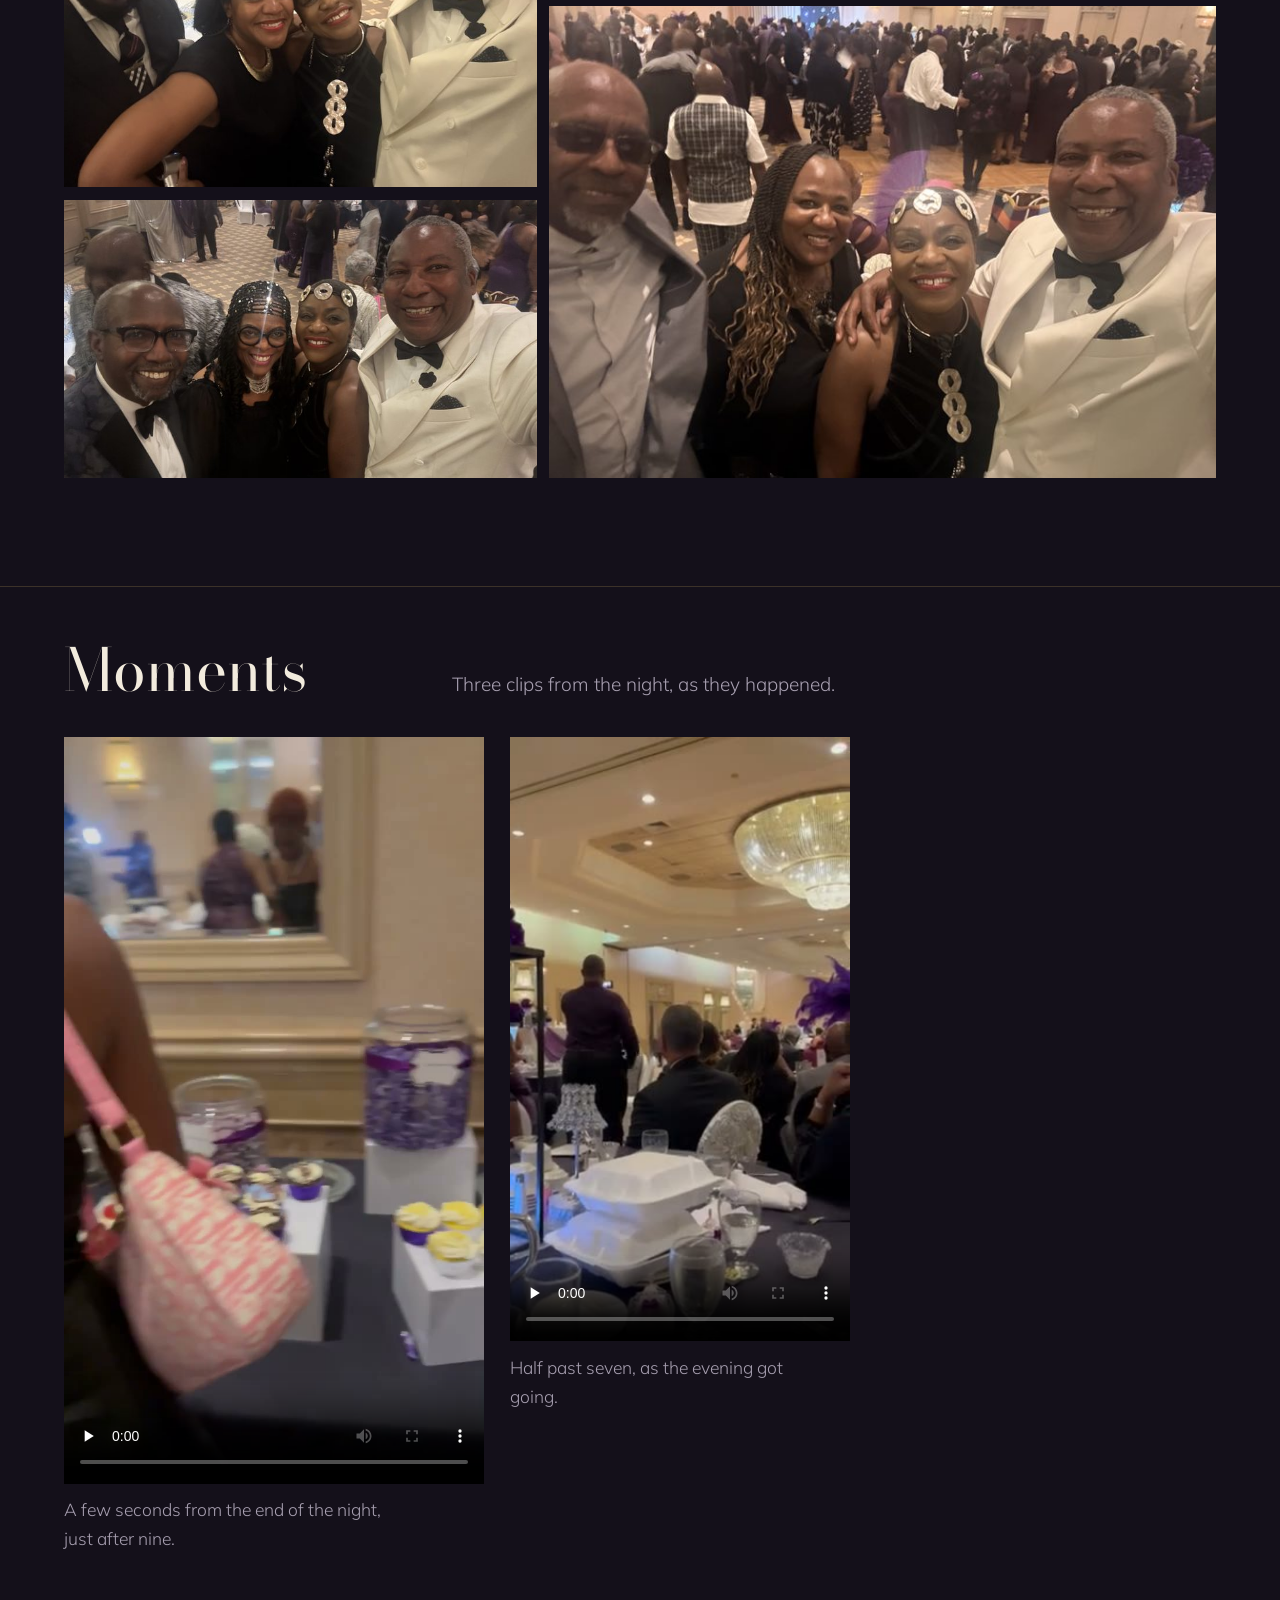
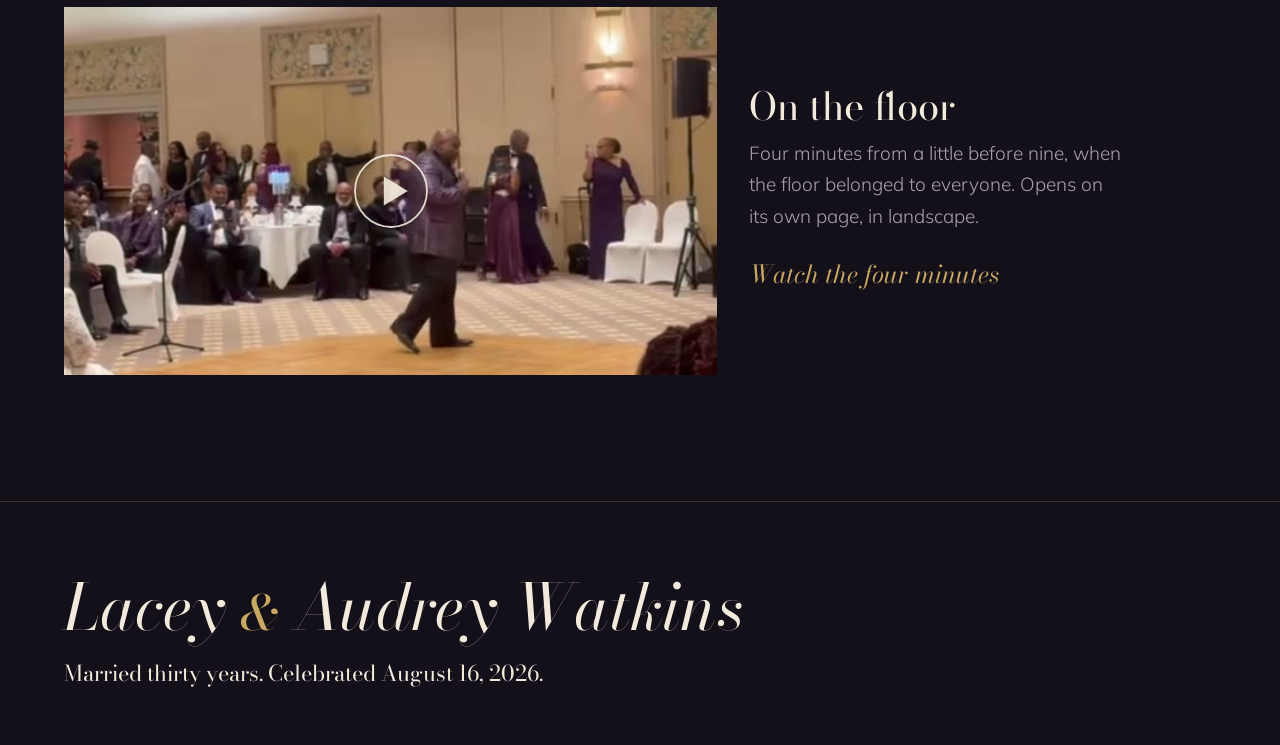
==== commit d1df8a89: "Tenth gallery photo fills the grid's bottom-left gap Co-Authored-By: Claude Fable 5.1 <noreply@anthr" ====
--- a/index.html
+++ b/index.html
@@ -78,6 +78,9 @@
       <button class="tile wide" type="button" data-full="photos/g09.jpg" data-alt="Four guests laughing, the dance floor packed behind them">
         <img src="photos/g09-s.jpg" alt="Four guests laughing, the dance floor packed behind them" loading="lazy">
       </button>
+      <button class="tile low" type="button" data-full="photos/g10.jpg" data-alt="Four friends close together, the ballroom lit up behind them">
+        <img src="photos/g10-s.jpg" alt="Four friends close together, the ballroom lit up behind them" loading="lazy">
+      </button>
     </div>
   </section>
 
--- a/styles.css
+++ b/styles.css
@@ -267,6 +267,7 @@
 .tile.portrait { grid-column: span 4; grid-row: span 6; }
 .tile.square   { grid-column: span 3; grid-row: span 3; }
 .tile.mid      { grid-column: span 5; grid-row: span 4; }
+.tile.low      { grid-column: span 5; grid-row: span 3; }
 
 /* ---------- Moments ---------- */
 
@@ -432,7 +433,7 @@
   .tile.tall     { grid-column: span 1; aspect-ratio: 3 / 4; }
   .tile.portrait { grid-column: span 2; aspect-ratio: 4 / 5; }
   .tile.square   { grid-column: span 1; aspect-ratio: 1; }
-  .tile.wide, .tile.mid { grid-column: span 2; aspect-ratio: 4 / 3; }
+  .tile.wide, .tile.mid, .tile.low { grid-column: span 2; aspect-ratio: 4 / 3; }
 
   .clips { grid-template-columns: 1fr; }
   .clip.lead { grid-column: 1; }
